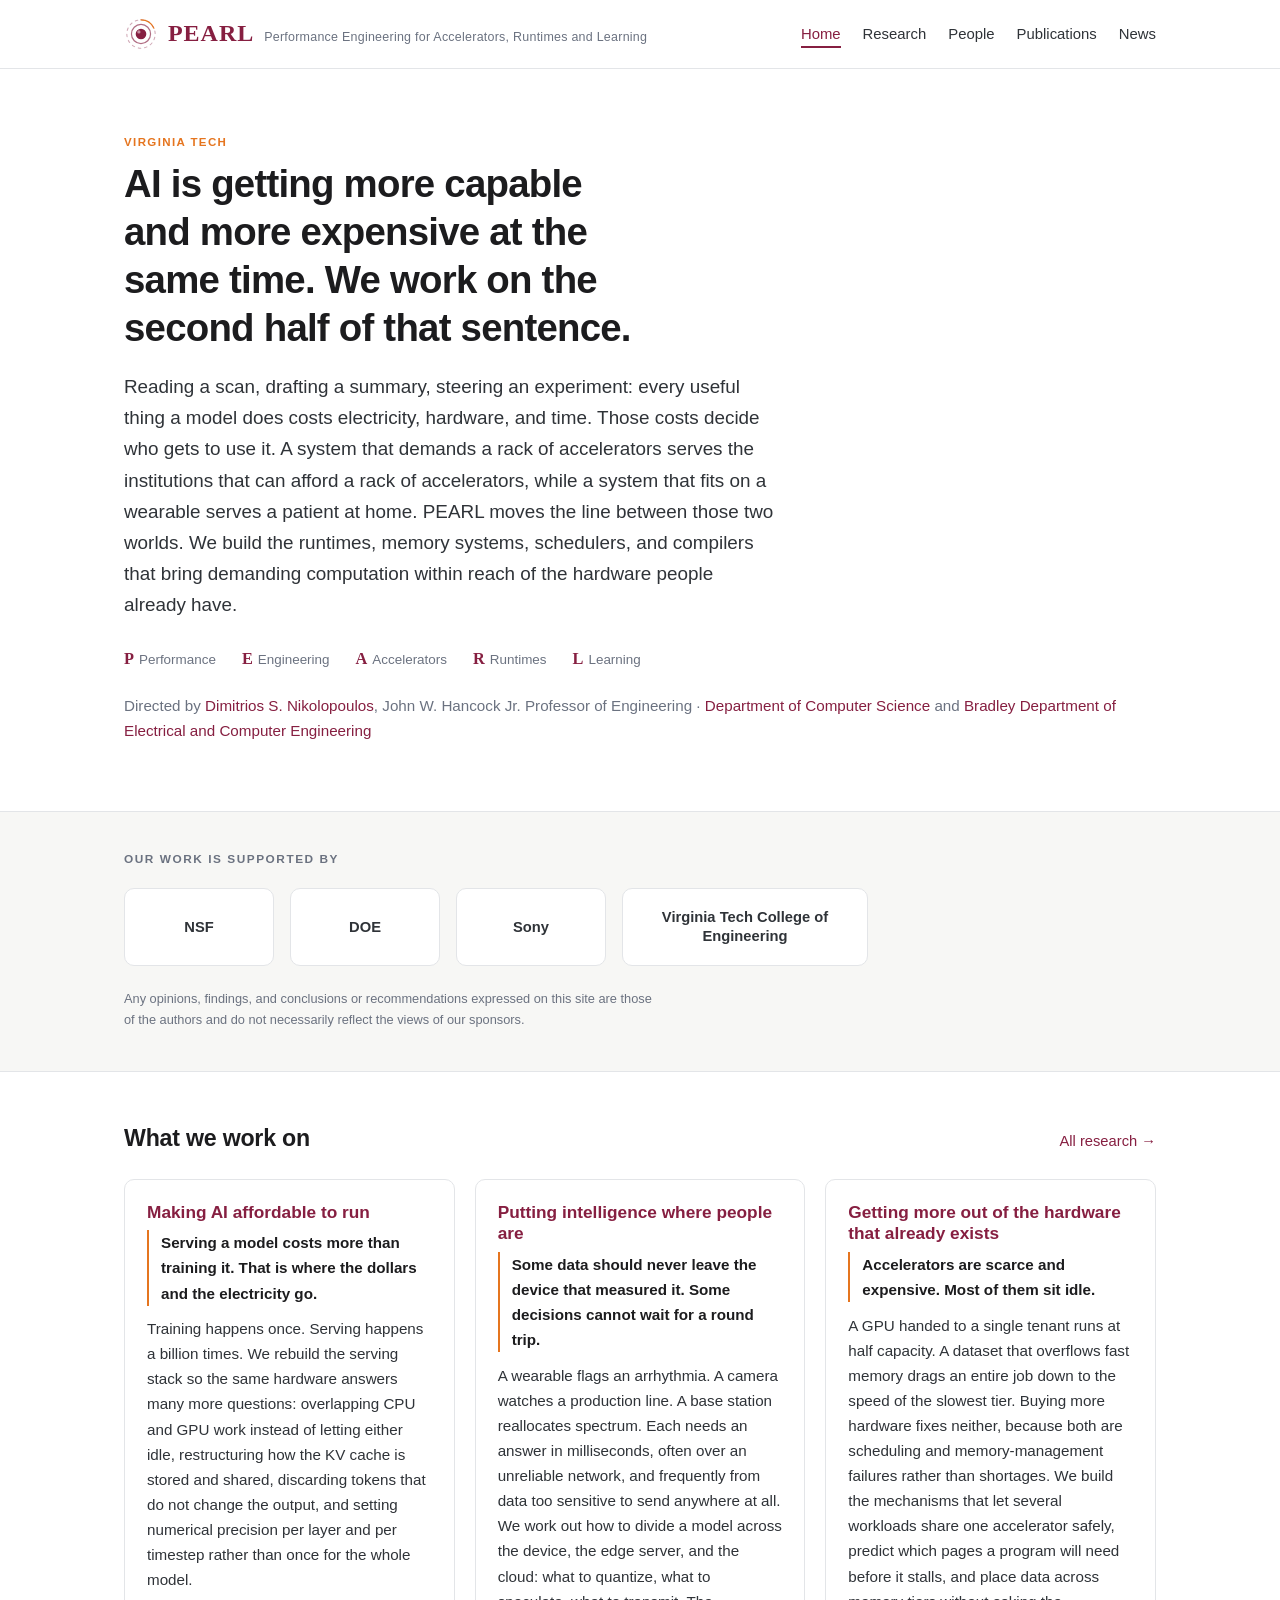
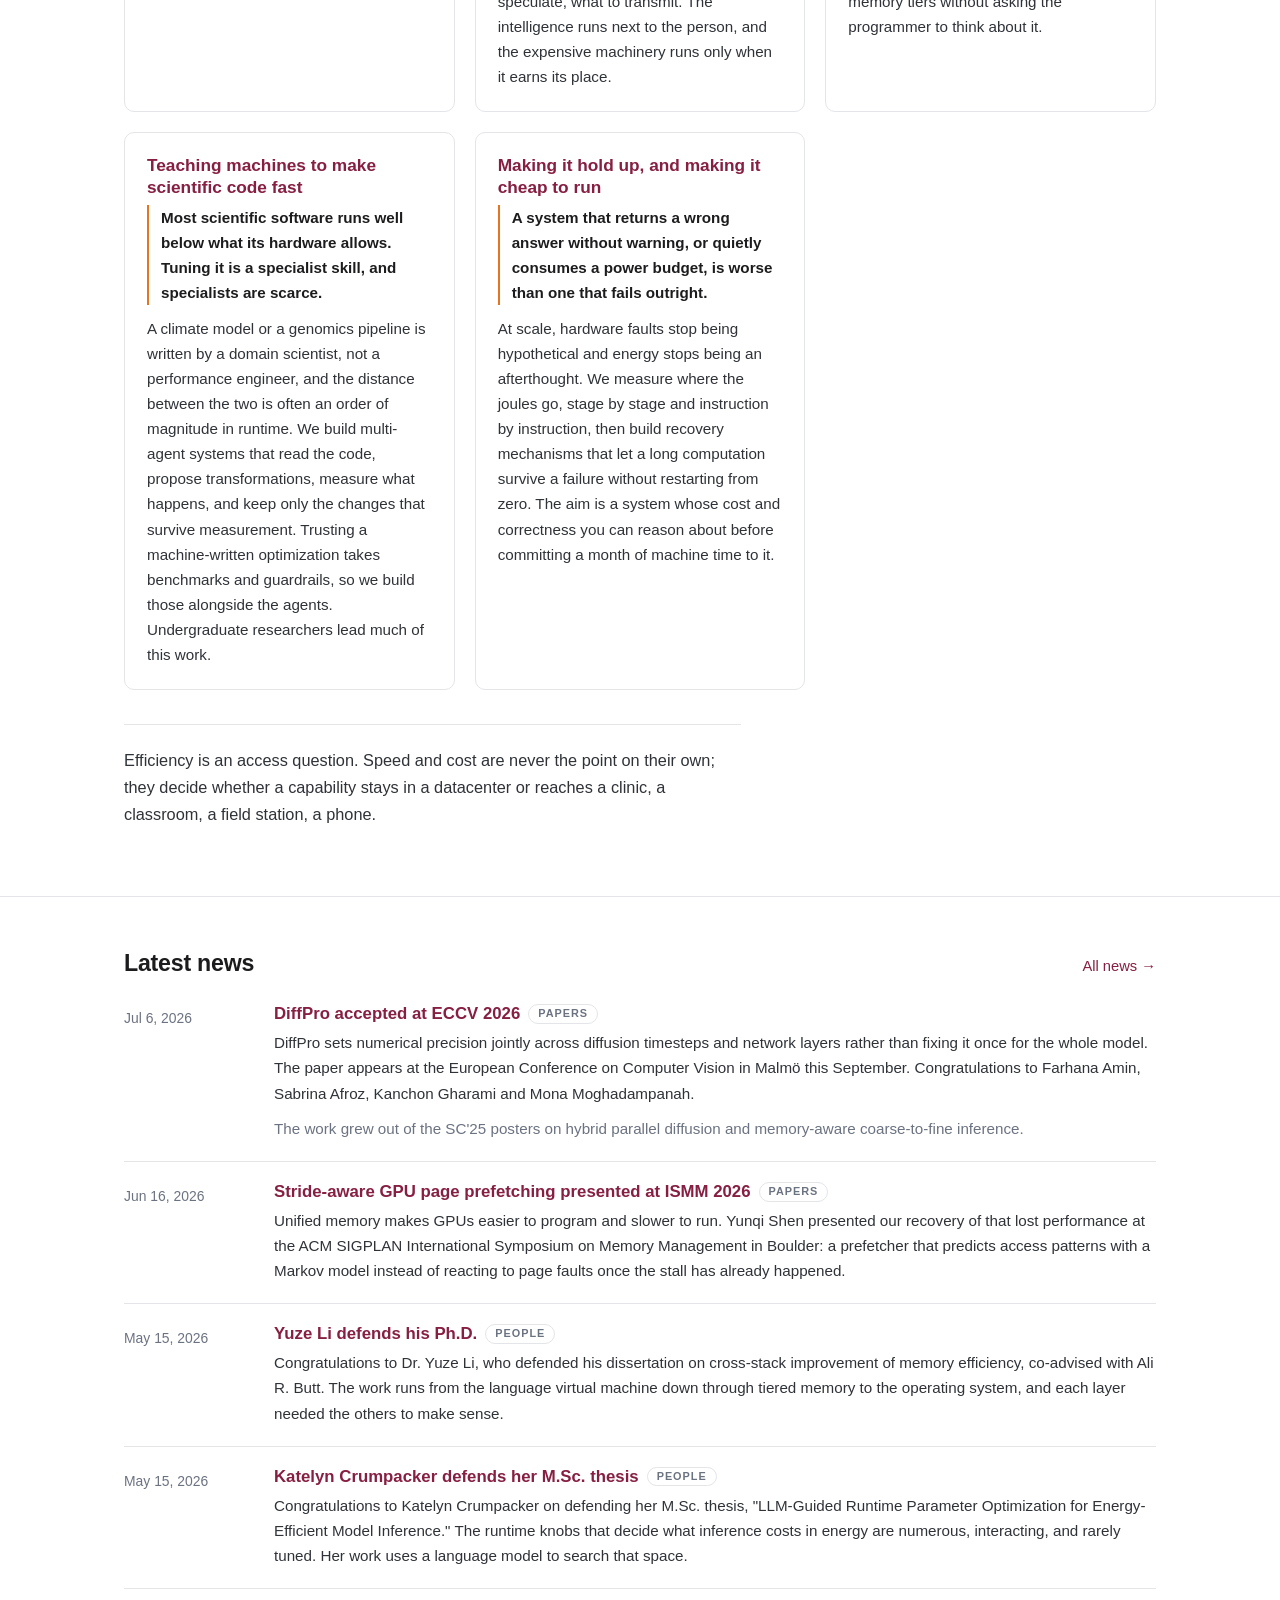
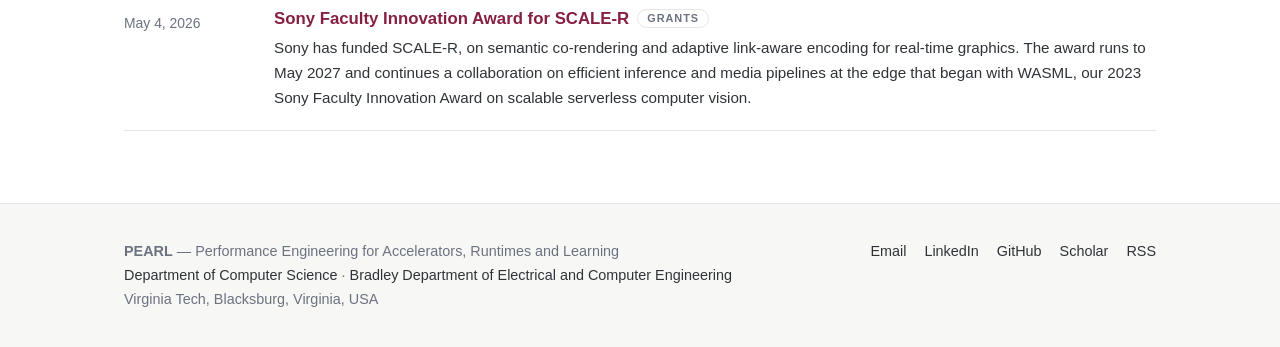
==== index.html @ 8db014ba "Initial PEARL Lab site" ====
<!DOCTYPE html>
<html lang="en">
<head>
<meta charset="utf-8">
<meta name="viewport" content="width=device-width, initial-scale=1">
<title>PEARL — Performance Engineering for Accelerators, Runtimes and Learning</title>
<meta name="description" content="PEARL at Virginia Tech builds systems software that makes demanding AI affordable, fast and reliable — from wearables to warehouse-scale machines.">
<link rel="icon" href="assets/logo.svg" type="image/svg+xml">
<link rel="alternate icon" href="assets/favicon.png">
<link rel="stylesheet" href="assets/style.css">
<link rel="alternate" type="application/rss+xml" title="PEARL Lab news" href="feed.xml">
<meta property="og:type" content="website">
<meta property="og:site_name" content="PEARL Lab">
<meta property="og:title" content="PEARL — Performance Engineering for Accelerators, Runtimes and Learning">
<meta property="og:description" content="PEARL at Virginia Tech builds systems software that makes demanding AI affordable, fast and reliable — from wearables to warehouse-scale machines.">
<meta property="og:url" content="https://pearl-lab-vt.github.io/index.html">
<meta name="twitter:card" content="summary">
</head>
<body>
<a class="skip" href="#main">Skip to content</a>
<header class="site" id="site-header"></header>
<main id="main">
<section class="hero" id="hero"></section>
<section class="sponsors" id="sponsors"></section>
<section id="thrusts"></section>
<section id="latest"></section>
</main>
<footer class="site" id="site-footer"></footer>
<script src="assets/app.js"></script>
<script>boot("index.html");</script>
</body>
</html>
---- assets/style.css ----
/* PEARL Lab — single stylesheet. Edit colors in :root and everything follows. */

:root {
  --maroon: #861f41;
  --maroon-dark: #5f1530;
  --orange: #e5751f;
  --ink: #1c1c1e;
  --body: #2f3338;
  --muted: #6b7280;
  --line: #e3e5e8;
  --bg: #ffffff;
  --bg-alt: #f7f7f5;
  --max: 1080px;
  --radius: 10px;
  --logo-ink: #861f41;
  --logo-accent: #e5751f;
  --sans: "Inter", -apple-system, BlinkMacSystemFont, "Segoe UI", Helvetica, Arial, sans-serif;
  --serif: "Iowan Old Style", "Palatino Linotype", Palatino, Georgia, serif;
}

@media (prefers-color-scheme: dark) {
  :root {
    --ink: #f2f2f2;
    --body: #d6d8dc;
    --muted: #9aa1ab;
    --line: #2e3236;
    --bg: #131517;
    --bg-alt: #1a1d20;
    --logo-ink: #d4708f;
    --logo-accent: #f0913f;
    --maroon: #d4708f;
    --maroon-dark: #e8a3b8;
    --orange: #f0913f;
  }
}

* { box-sizing: border-box; }

html { -webkit-text-size-adjust: 100%; }

body {
  margin: 0;
  font-family: var(--sans);
  font-size: 17px;
  line-height: 1.65;
  color: var(--body);
  background: var(--bg);
  -webkit-font-smoothing: antialiased;
}

.wrap { max-width: var(--max); margin: 0 auto; padding: 0 24px; }

a { color: var(--maroon); text-decoration: none; }
a:hover { text-decoration: underline; }

h1, h2, h3, h4 { color: var(--ink); line-height: 1.25; font-weight: 650; margin: 0 0 .5em; }
h1 { font-size: 2.1rem; letter-spacing: -0.02em; }
h2 { font-size: 1.45rem; letter-spacing: -0.01em; }
h3 { font-size: 1.08rem; }
p { margin: 0 0 1em; }

/* ---------- header ---------- */
header.site {
  border-bottom: 1px solid var(--line);
  background: var(--bg);
  position: sticky;
  top: 0;
  z-index: 50;
}
header.site .wrap {
  display: flex;
  align-items: center;
  justify-content: space-between;
  gap: 16px;
  min-height: 68px;
  flex-wrap: wrap;
}
.brand { display: flex; align-items: center; gap: 10px; text-decoration: none; }
.brand:hover { text-decoration: none; }
.brand .logo { display: block; line-height: 0; flex: 0 0 auto; }
.brand .logo svg { width: 34px; height: 34px; display: block; }
.brand .mark, .brand .sub { align-self: baseline; }
.brand .mark {
  font-family: var(--serif);
  font-size: 1.5rem;
  font-weight: 700;
  letter-spacing: 0.04em;
  color: var(--maroon);
}
.brand .sub { font-size: .78rem; color: var(--muted); letter-spacing: .02em; }
@media (max-width: 980px) { .brand .sub { display: none; } }

/* acronym expansion strip */
.acronym { display: flex; flex-wrap: wrap; gap: 8px 26px; margin-top: 26px; }
.acronym div { font-size: .84rem; color: var(--muted); }
.acronym b { color: var(--maroon); font-family: var(--serif); font-size: 1.02rem;
  font-weight: 700; margin-right: 5px; }
nav.site a {
  color: var(--body);
  font-size: .93rem;
  margin-left: 22px;
  padding: 4px 0;
  border-bottom: 2px solid transparent;
}
nav.site a:hover { text-decoration: none; border-bottom-color: var(--line); }
nav.site a[aria-current="page"] { color: var(--maroon); border-bottom-color: var(--maroon); }
nav.site a:first-child { margin-left: 0; }

@media (max-width: 640px) {
  header.site .wrap { min-height: 0; padding-top: 14px; padding-bottom: 10px; }
  nav.site { width: 100%; display: flex; flex-wrap: wrap; gap: 0 18px; }
  nav.site a { margin-left: 0; }
}

/* ---------- hero ---------- */
.hero { padding: 64px 0 52px; border-bottom: 1px solid var(--line); }
.hero h1 { font-size: 2.4rem; max-width: 27ch; text-wrap: balance; }
.hero .lede { font-size: 1.18rem; max-width: 62ch; color: var(--body); }
.hero .meta { color: var(--muted); font-size: .95rem; margin-top: 20px; }
@media (max-width: 640px) { .hero { padding: 40px 0 32px; } .hero h1 { font-size: 1.9rem; } }

/* ---------- sections ---------- */
section { padding: 52px 0; border-bottom: 1px solid var(--line); }
section:last-of-type { border-bottom: 0; }
.section-head {
  display: flex; align-items: baseline; justify-content: space-between;
  gap: 16px; margin-bottom: 26px; flex-wrap: wrap;
}
.section-head h2 { margin: 0; }
.section-head a { font-size: .92rem; }

.eyebrow {
  text-transform: uppercase;
  letter-spacing: .12em;
  font-size: .72rem;
  font-weight: 700;
  color: var(--orange);
  margin-bottom: 8px;
}

/* ---------- cards ---------- */
.grid { display: grid; gap: 20px; }
.grid.two { grid-template-columns: repeat(auto-fit, minmax(300px, 1fr)); }
.grid.three { grid-template-columns: repeat(auto-fit, minmax(300px, 1fr)); }

.card {
  border: 1px solid var(--line);
  border-radius: var(--radius);
  padding: 22px;
  background: var(--bg);
}
.card h3 { margin-bottom: .4em; }
.card p { margin-bottom: 0; font-size: .95rem; color: var(--body); }
.card ul { margin: 12px 0 0; padding-left: 18px; font-size: .9rem; color: var(--muted); }
.card ul li { margin-bottom: 5px; }

/* the "why this matters" line */
.stake {
  font-size: .95rem !important;
  color: var(--ink) !important;
  font-weight: 550;
  margin-bottom: .7em !important;
  padding-left: 12px;
  border-left: 2px solid var(--orange);
}
.stake.big { font-size: 1.12rem !important; max-width: 62ch; padding-left: 16px; }

.closing {
  margin-top: 34px;
  max-width: 68ch;
  font-size: 1.02rem;
  color: var(--body);
  border-top: 1px solid var(--line);
  padding-top: 22px;
}

/* ---------- news ---------- */
.news-list { list-style: none; margin: 0; padding: 0; }
.news-list > li {
  padding: 20px 0;
  border-bottom: 1px solid var(--line);
  display: grid;
  grid-template-columns: 130px 1fr;
  gap: 20px;
}
.news-list > li:first-child { padding-top: 0; }
.news-date { color: var(--muted); font-size: .87rem; font-variant-numeric: tabular-nums; padding-top: 3px; }
.news-body h3 { margin-bottom: .3em; font-size: 1.05rem; }
.news-body p { margin: 0; font-size: .95rem; }
.news-body .extra { margin-top: .7em; font-size: .93rem; color: var(--muted); }
.news-body .extra a { color: var(--maroon); }
@media (max-width: 640px) {
  .news-list > li { grid-template-columns: 1fr; gap: 6px; }
}

.tag {
  display: inline-block;
  font-size: .68rem;
  text-transform: uppercase;
  letter-spacing: .09em;
  font-weight: 700;
  color: var(--muted);
  border: 1px solid var(--line);
  border-radius: 999px;
  padding: 2px 9px;
  margin-left: 8px;
  vertical-align: 2px;
}

.linkrow { margin-top: .6em; font-size: .9rem; display: flex; flex-wrap: wrap; gap: 14px; }

/* ---------- people ---------- */
.people { display: grid; gap: 16px; grid-template-columns: repeat(auto-fill, minmax(268px, 1fr)); }
.person {
  border: 1px solid var(--line);
  border-radius: var(--radius);
  padding: 16px 18px;
  display: flex;
  gap: 14px;
  align-items: flex-start;
}
.avatar {
  flex: 0 0 42px;
  width: 42px; height: 42px;
  border-radius: 50%;
  background: var(--bg-alt);
  border: 1px solid var(--line);
  color: var(--maroon);
  display: grid; place-items: center;
  font-weight: 700; font-size: .82rem;
  letter-spacing: .02em;
}
.person .name { font-weight: 650; color: var(--ink); font-size: .98rem; }
.person .role { font-size: .85rem; color: var(--muted); }
.person .topic { font-size: .85rem; margin-top: 5px; }
.person .note { font-size: .8rem; color: var(--muted); margin-top: 3px; font-style: italic; }

.alumni-list { columns: 2; column-gap: 36px; font-size: .93rem; list-style: none; padding: 0; margin: 0; }
.alumni-list li { break-inside: avoid; padding: 5px 0; border-bottom: 1px solid var(--line); }
.alumni-list .yr { color: var(--muted); font-variant-numeric: tabular-nums; }
.alumni-list .th { display: block; font-size: .84rem; color: var(--muted); }
@media (max-width: 700px) { .alumni-list { columns: 1; } }

/* ---------- publications ---------- */
.pub-year { margin: 32px 0 14px; font-size: 1.15rem; color: var(--maroon); }
.pub { padding: 14px 0; border-bottom: 1px solid var(--line); }
.pub .t { font-weight: 600; color: var(--ink); }
.pub .a { font-size: .9rem; color: var(--body); }
.pub .v { font-size: .88rem; color: var(--muted); font-style: italic; }

.filters { display: flex; flex-wrap: wrap; gap: 8px; margin-bottom: 8px; }
.filters button {
  font: inherit; font-size: .85rem;
  padding: 5px 13px;
  border: 1px solid var(--line);
  background: var(--bg);
  color: var(--body);
  border-radius: 999px;
  cursor: pointer;
}
.filters button[aria-pressed="true"] { background: var(--maroon); border-color: var(--maroon); color: #fff; }

/* ---------- callout ---------- */
.callout {
  background: var(--bg-alt);
  border: 1px solid var(--line);
  border-left: 3px solid var(--orange);
  border-radius: var(--radius);
  padding: 18px 22px;
  font-size: .95rem;
}
.callout p:last-child { margin-bottom: 0; }

/* ---------- footer ---------- */
footer.site {
  border-top: 1px solid var(--line);
  background: var(--bg-alt);
  padding: 36px 0;
  font-size: .9rem;
  color: var(--muted);
  margin-top: 20px;
}
footer.site .cols { display: flex; justify-content: space-between; gap: 24px; flex-wrap: wrap; }
footer.site a { color: var(--body); }
footer.site .links { display: flex; gap: 18px; flex-wrap: wrap; }

.skip {
  position: absolute; left: -9999px;
}
.skip:focus {
  left: 12px; top: 12px; background: var(--bg); padding: 10px 16px;
  border: 2px solid var(--maroon); border-radius: 6px; z-index: 100;
}

/* ---------- article (news permalink pages) ---------- */
.article { padding: 52px 0; max-width: 68ch; }
.article .kicker { color: var(--muted); font-size: .9rem; margin-bottom: 10px; }
.article h1 { font-size: 2rem; }
.article img { max-width: 100%; border-radius: var(--radius); }

/* ---------- sponsors ---------- */
.sponsors { background: var(--bg-alt); padding: 40px 0; }
.sponsor-head {
  font-size: .74rem;
  text-transform: uppercase;
  letter-spacing: .13em;
  color: var(--muted);
  font-weight: 700;
  margin-bottom: 22px;
}
.sponsor-row {
  list-style: none; margin: 0; padding: 0;
  display: flex; flex-wrap: wrap; align-items: stretch; gap: 16px;
}
.sponsor-row > li { flex: 0 1 auto; }

/* White plate: brand policies forbid recolouring, and every one of these marks
   is drawn for a light background. The plate keeps them legible in dark mode. */
.sponsor {
  display: flex; align-items: center; justify-content: center;
  background: #fff;
  border: 1px solid var(--line);
  border-radius: var(--radius);
  padding: 16px 22px;
  min-height: 78px;
  min-width: 150px;
  text-decoration: none;
}
.sponsor:hover { text-decoration: none; border-color: var(--muted); }
.sponsor img { max-height: 46px; max-width: 220px; width: auto; height: auto; display: block; }
.sponsor .sponsor-name { display: none; }
.sponsor.nologo .sponsor-name {
  display: block;
  font-size: .92rem;
  font-weight: 600;
  color: #2f3338;
  text-align: center;
  line-height: 1.3;
  max-width: 200px;
}
.sponsor-note {
  margin: 22px 0 0;
  font-size: .8rem;
  color: var(--muted);
  max-width: 76ch;
}
@media (max-width: 640px) {
  .sponsor { min-width: 0; flex: 1 1 130px; padding: 14px; }
  .sponsor img { max-height: 36px; }
}
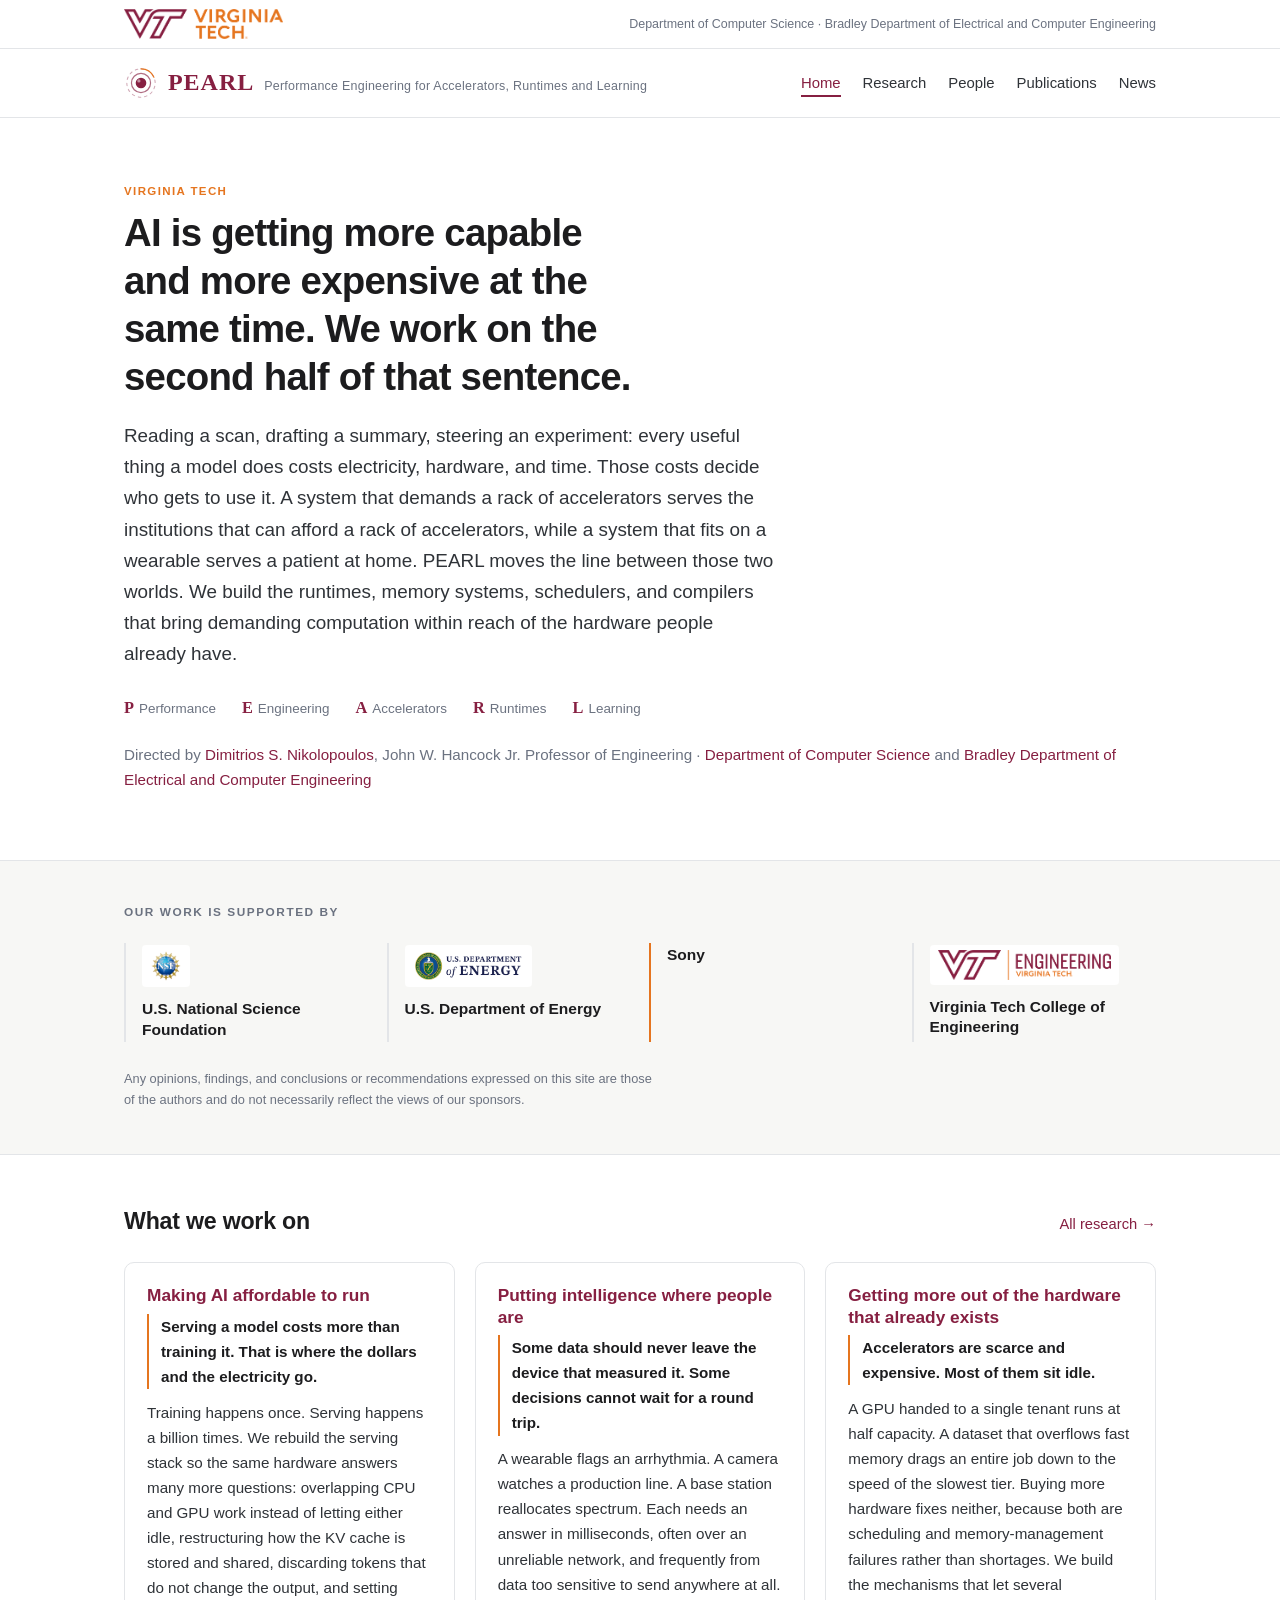
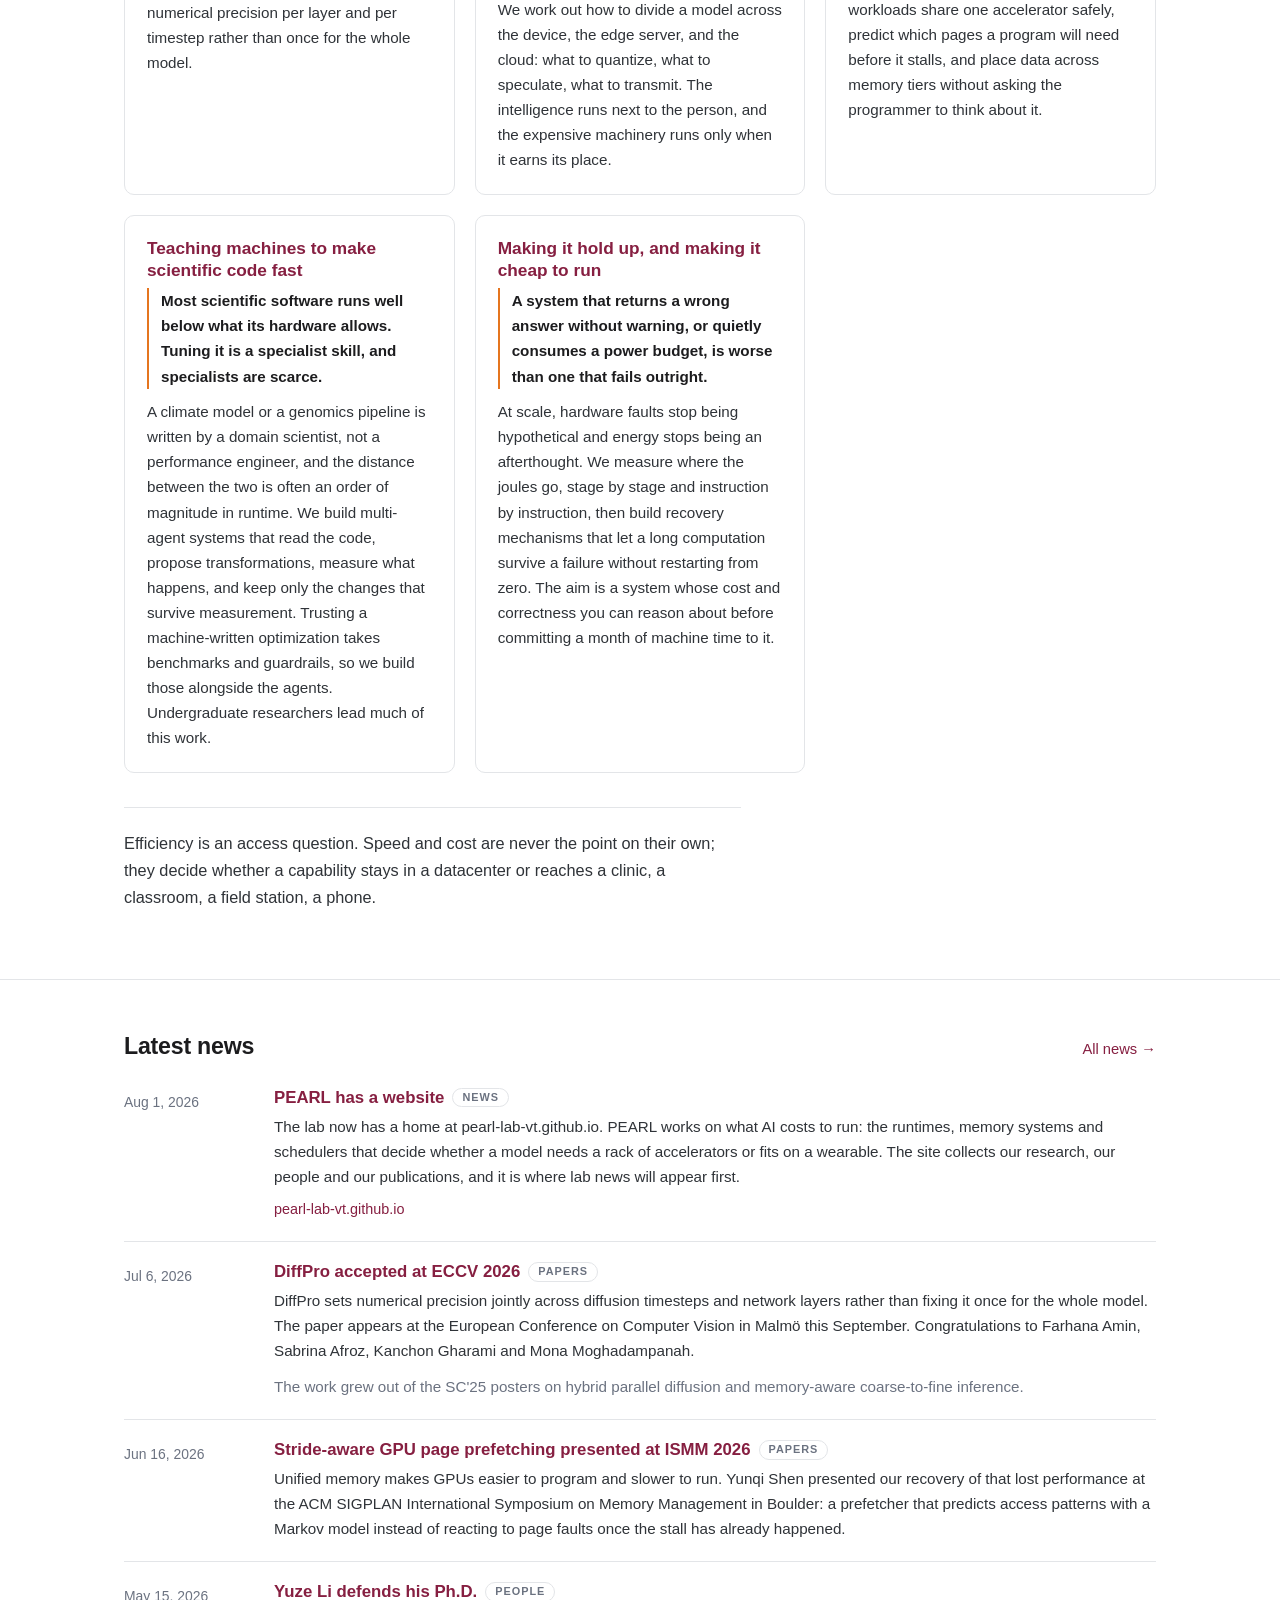
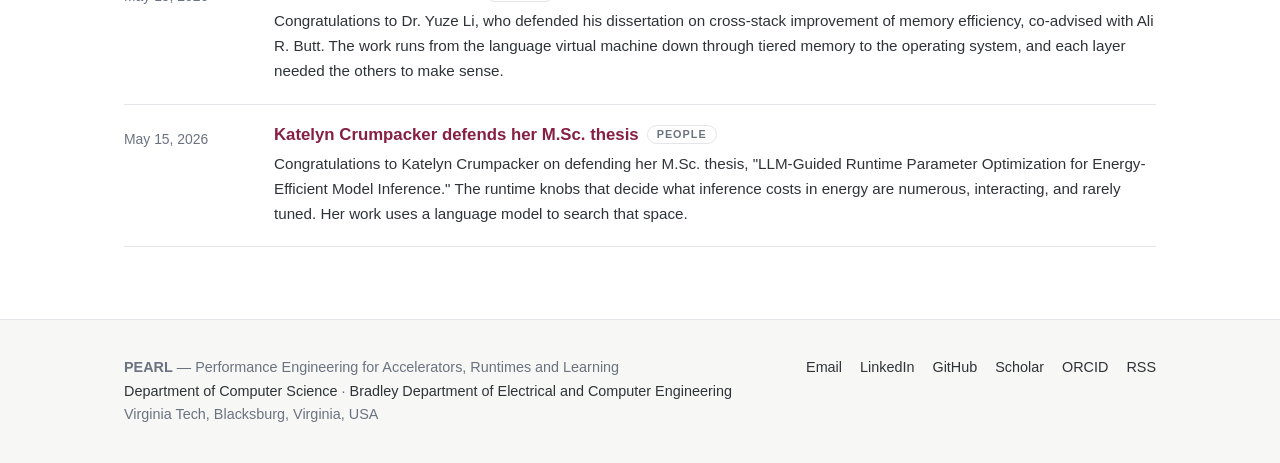
==== commit 7f81f6e9: "Add: Transformer inference on RISC-V, accepted at ICECS 2026" ====
--- a/index.html
+++ b/index.html
@@ -18,6 +18,7 @@
 </head>
 <body>
 <a class="skip" href="#main">Skip to content</a>
+<div class="institution" id="institution"></div>
 <header class="site" id="site-header"></header>
 <main id="main">
 <section class="hero" id="hero"></section>
--- a/assets/style.css
+++ b/assets/style.css
@@ -298,53 +298,68 @@
 .article h1 { font-size: 2rem; }
 .article img { max-width: 100%; border-radius: var(--radius); }
 
-/* ---------- sponsors ---------- */
-.sponsors { background: var(--bg-alt); padding: 40px 0; }
+/* ---------- sponsors / acknowledgement ---------- */
+.sponsors { background: var(--bg-alt); padding: 44px 0; }
 .sponsor-head {
   font-size: .74rem;
   text-transform: uppercase;
   letter-spacing: .13em;
   color: var(--muted);
   font-weight: 700;
-  margin-bottom: 22px;
+  margin-bottom: 24px;
 }
 .sponsor-row {
   list-style: none; margin: 0; padding: 0;
-  display: flex; flex-wrap: wrap; align-items: stretch; gap: 16px;
-}
-.sponsor-row > li { flex: 0 1 auto; }
-
-/* White plate: brand policies forbid recolouring, and every one of these marks
-   is drawn for a light background. The plate keeps them legible in dark mode. */
+  display: grid; gap: 18px;
+  grid-template-columns: repeat(auto-fit, minmax(230px, 1fr));
+}
 .sponsor {
-  display: flex; align-items: center; justify-content: center;
+  display: flex; flex-direction: column; align-items: flex-start; gap: 4px;
+  border-left: 2px solid var(--line);
+  padding: 2px 0 2px 16px;
+}
+/* Official marks go on a white plate: they are drawn for light backgrounds and
+   brand rules forbid recolouring them for dark mode. */
+.sponsor img {
+  max-height: 42px; max-width: 190px; width: auto; height: auto;
+  display: block; margin-bottom: 8px;
+  background: #fff; border-radius: 4px; padding: 5px 8px;
+}
+.sponsor.nologo { border-left-color: var(--orange); }
+.sponsor-name {
+  font-weight: 650; font-size: .97rem; color: var(--ink);
+  text-decoration: none; line-height: 1.3;
+}
+.sponsor-name:hover { color: var(--maroon); text-decoration: underline; }
+.sponsor-detail { font-size: .82rem; color: var(--muted); line-height: 1.45; }
+.sponsor-note {
+  margin: 26px 0 0; font-size: .8rem; color: var(--muted); max-width: 76ch;
+}
+@media (max-width: 640px) {
+  .sponsor-row { grid-template-columns: 1fr; gap: 14px; }
+}
+
+/* ---------- institutional band ---------- */
+.institution {
   background: #fff;
-  border: 1px solid var(--line);
-  border-radius: var(--radius);
-  padding: 16px 22px;
-  min-height: 78px;
-  min-width: 150px;
-  text-decoration: none;
-}
-.sponsor:hover { text-decoration: none; border-color: var(--muted); }
-.sponsor img { max-height: 46px; max-width: 220px; width: auto; height: auto; display: block; }
-.sponsor .sponsor-name { display: none; }
-.sponsor.nologo .sponsor-name {
-  display: block;
-  font-size: .92rem;
-  font-weight: 600;
-  color: #2f3338;
-  text-align: center;
-  line-height: 1.3;
-  max-width: 200px;
-}
-.sponsor-note {
-  margin: 22px 0 0;
-  font-size: .8rem;
-  color: var(--muted);
-  max-width: 76ch;
-}
-@media (max-width: 640px) {
-  .sponsor { min-width: 0; flex: 1 1 130px; padding: 14px; }
-  .sponsor img { max-height: 36px; }
-}
+  border-bottom: 1px solid var(--line);
+  padding: 9px 0;
+}
+.institution .wrap {
+  display: flex; align-items: center; justify-content: space-between;
+  gap: 16px; flex-wrap: wrap;
+}
+.inst { display: flex; align-items: center; gap: 10px; text-decoration: none; }
+.inst:hover { text-decoration: none; }
+.inst img { max-height: 30px; width: auto; display: block; }
+/* The wordmark shows only when no official logo file is present. */
+.inst .inst-name {
+  display: none;
+  font-family: var(--serif); font-size: 1.05rem; font-weight: 700;
+  color: #861f41; letter-spacing: .01em;
+}
+.inst.nologo .inst-name, .inst:not(:has(img)) .inst-name { display: block; }
+.inst-depts { font-size: .78rem; color: #6b7280; }
+.inst-depts a { color: #6b7280; }
+.inst-depts a:hover { color: #861f41; }
+@media (max-width: 720px) { .inst-depts { display: none; } }
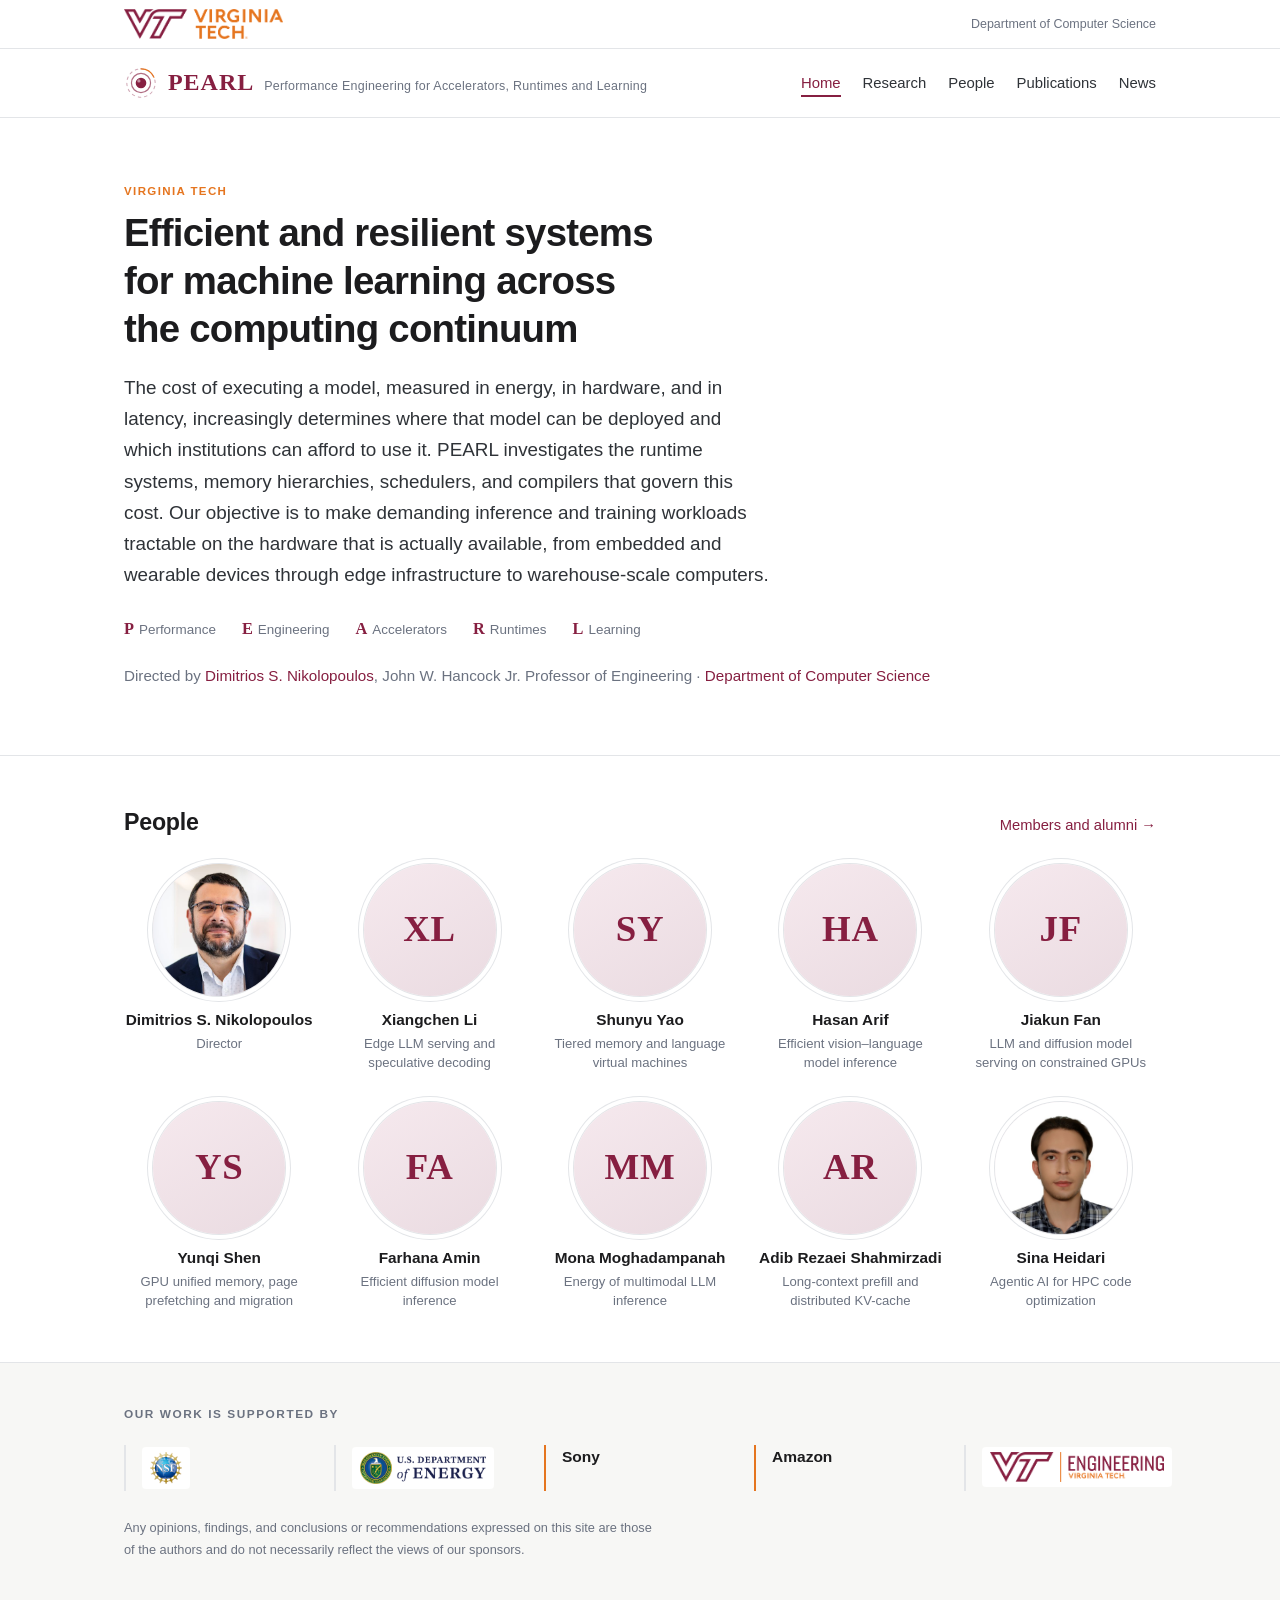
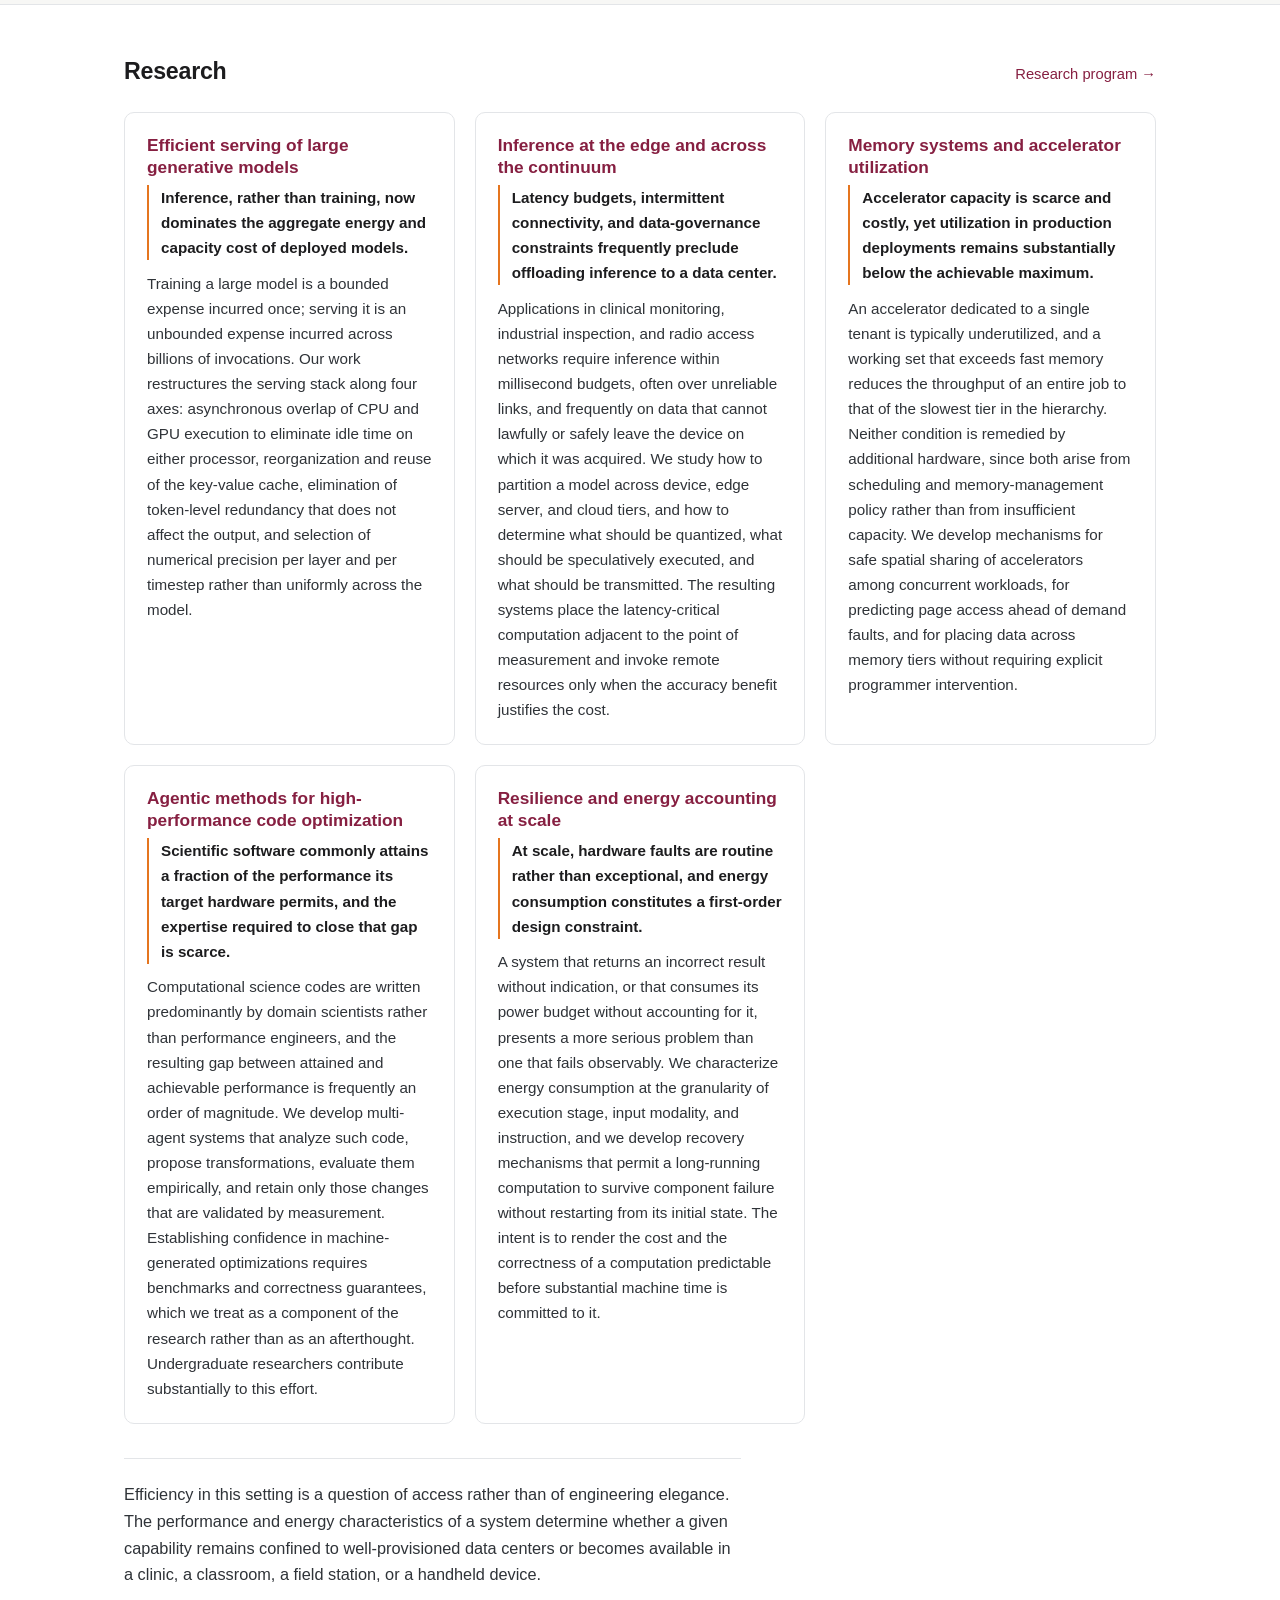
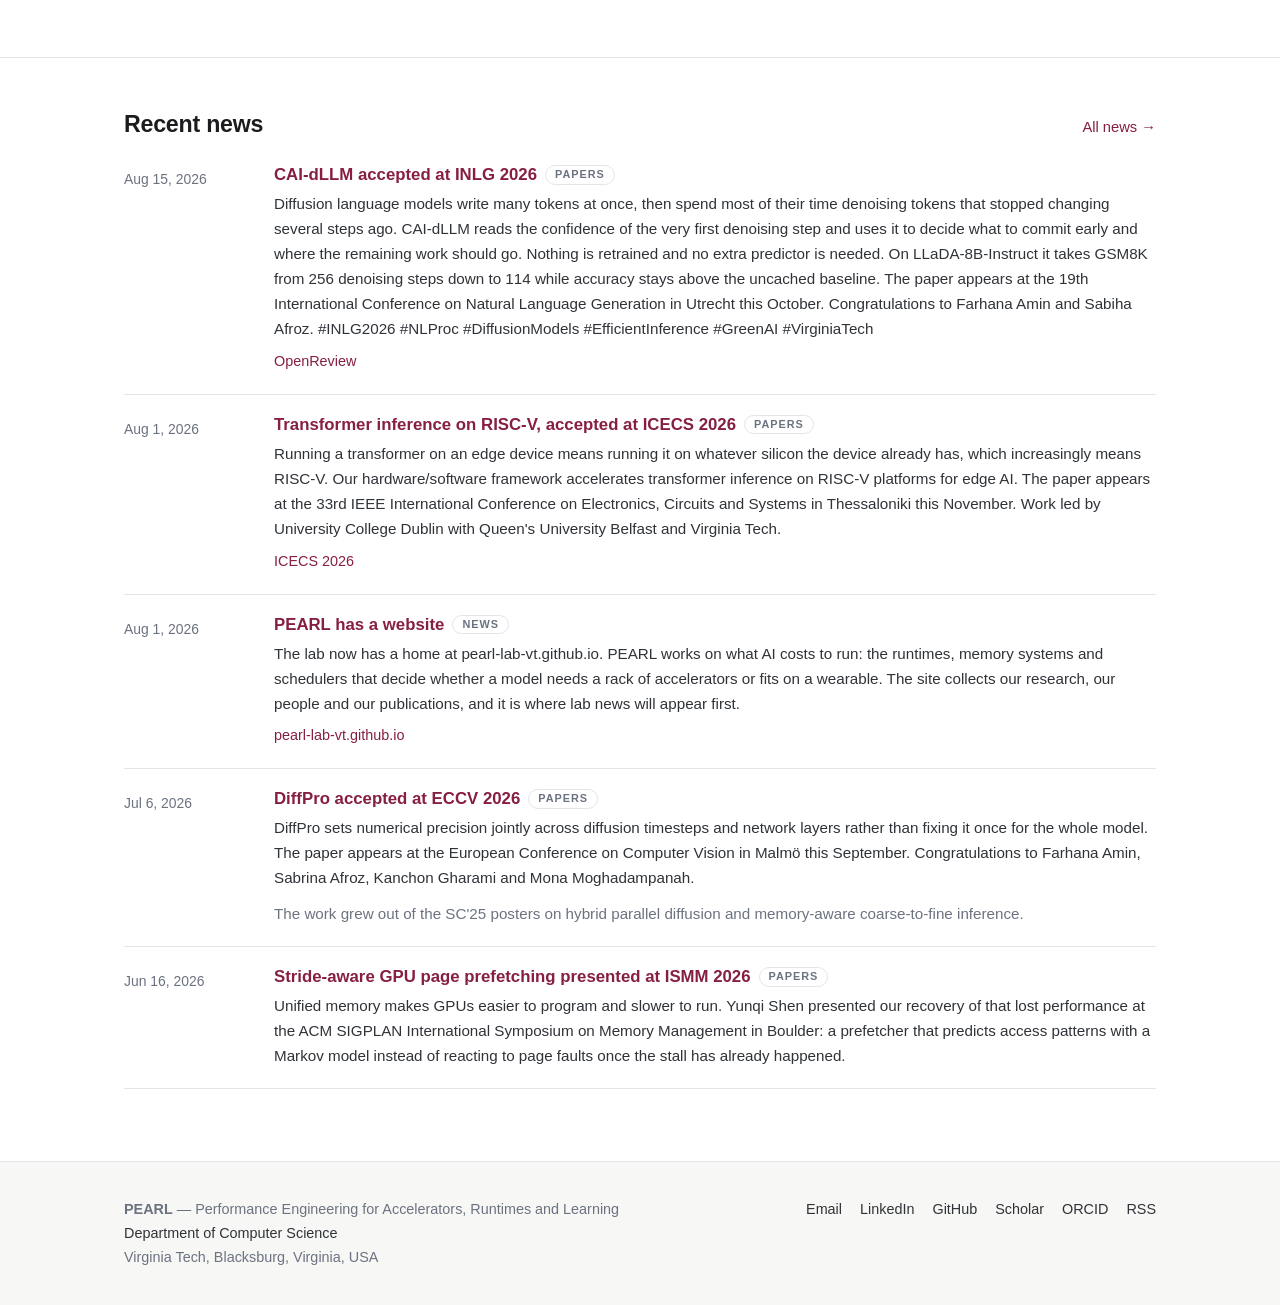
==== commit a3137ee6: "Add lab-member portraits to the home page The home page gains a People strip below the hero: the dir" ====
--- a/index.html
+++ b/index.html
@@ -22,6 +22,7 @@
 <header class="site" id="site-header"></header>
 <main id="main">
 <section class="hero" id="hero"></section>
+<section class="team-band" id="team"></section>
 <section class="sponsors" id="sponsors"></section>
 <section id="thrusts"></section>
 <section id="latest"></section>
--- a/assets/style.css
+++ b/assets/style.css
@@ -220,16 +220,27 @@
   align-items: flex-start;
 }
 .avatar {
-  flex: 0 0 42px;
-  width: 42px; height: 42px;
+  flex: 0 0 52px;
+  width: 52px; height: 52px;
   border-radius: 50%;
   background: var(--bg-alt);
   border: 1px solid var(--line);
   color: var(--maroon);
   display: grid; place-items: center;
-  font-weight: 700; font-size: .82rem;
+  font-weight: 700; font-size: .9rem;
   letter-spacing: .02em;
 }
+
+/* Shared by .avatar (people page) and .portrait (home page). The initials sit
+   underneath; a photo, when present, covers them. */
+.avatar, .portrait { position: relative; overflow: hidden; }
+.avatar img, .portrait img {
+  position: absolute; inset: 0;
+  width: 100%; height: 100%;
+  object-fit: cover; object-position: 50% 20%;
+}
+.has-photo .mono { visibility: hidden; }
+
 .person .name { font-weight: 650; color: var(--ink); font-size: .98rem; }
 .person .role { font-size: .85rem; color: var(--muted); }
 .person .topic { font-size: .85rem; margin-top: 5px; }
@@ -297,6 +308,50 @@
 .article .kicker { color: var(--muted); font-size: .9rem; margin-bottom: 10px; }
 .article h1 { font-size: 2rem; }
 .article img { max-width: 100%; border-radius: var(--radius); }
+
+/* ---------- home: people strip ---------- */
+.team {
+  list-style: none; margin: 8px 0 0; padding: 0;
+  display: grid; gap: 30px 20px;
+  grid-template-columns: repeat(5, minmax(0, 1fr));
+}
+.member {
+  display: flex; flex-direction: column; align-items: center;
+  text-align: center; text-decoration: none; color: inherit;
+}
+.member:hover { text-decoration: none; }
+.portrait {
+  width: 132px; height: 132px; border-radius: 50%;
+  margin-bottom: 14px;
+  background: linear-gradient(150deg, #f6e9ee, #eadbe1);
+  box-shadow: 0 0 0 1px var(--line), 0 0 0 5px var(--bg), 0 0 0 6px var(--line);
+  display: grid; place-items: center;
+  transition: box-shadow .18s ease, transform .18s ease;
+}
+.portrait .mono {
+  font-family: var(--serif); font-size: 2.3rem; font-weight: 600;
+  color: var(--maroon); letter-spacing: .02em;
+}
+a.member:hover .portrait {
+  transform: translateY(-2px);
+  box-shadow: 0 0 0 1px var(--line), 0 0 0 5px var(--bg), 0 0 0 7px var(--maroon);
+}
+.member-name { font-weight: 650; color: var(--ink); font-size: .96rem; line-height: 1.3; }
+a.member:hover .member-name { color: var(--maroon); }
+.member-line {
+  margin-top: 4px; font-size: .82rem; line-height: 1.45; color: var(--muted);
+  max-width: 24ch;
+  display: -webkit-box; -webkit-line-clamp: 2; -webkit-box-orient: vertical; overflow: hidden;
+}
+@media (prefers-color-scheme: dark) {
+  .portrait { background: linear-gradient(150deg, #2a1f24, #22191d); }
+}
+@media (max-width: 900px) { .team { grid-template-columns: repeat(3, minmax(0, 1fr)); } }
+@media (max-width: 560px) {
+  .team { grid-template-columns: repeat(2, minmax(0, 1fr)); gap: 26px 14px; }
+  .portrait { width: 112px; height: 112px; }
+  .portrait .mono { font-size: 1.95rem; }
+}
 
 /* ---------- sponsors / acknowledgement ---------- */
 .sponsors { background: var(--bg-alt); padding: 44px 0; }
@@ -311,7 +366,7 @@
 .sponsor-row {
   list-style: none; margin: 0; padding: 0;
   display: grid; gap: 18px;
-  grid-template-columns: repeat(auto-fit, minmax(230px, 1fr));
+  grid-template-columns: repeat(auto-fit, minmax(170px, 1fr));
 }
 .sponsor {
   display: flex; flex-direction: column; align-items: flex-start; gap: 4px;
@@ -319,18 +374,24 @@
   padding: 2px 0 2px 16px;
 }
 /* Official marks go on a white plate: they are drawn for light backgrounds and
-   brand rules forbid recolouring them for dark mode. */
+   brand rules forbid recoloring them for dark mode. */
 .sponsor img {
   max-height: 42px; max-width: 190px; width: auto; height: auto;
-  display: block; margin-bottom: 8px;
+  display: block;
   background: #fff; border-radius: 4px; padding: 5px 8px;
 }
+.sponsor-link { display: block; text-decoration: none; }
 .sponsor.nologo { border-left-color: var(--orange); }
+/* The mark carries the name, so type appears only where no logo is shown:
+   either we hold no permission for that mark, or the file failed to load and
+   the onerror handler removed it. */
 .sponsor-name {
+  display: none;
   font-weight: 650; font-size: .97rem; color: var(--ink);
   text-decoration: none; line-height: 1.3;
 }
-.sponsor-name:hover { color: var(--maroon); text-decoration: underline; }
+.sponsor.nologo .sponsor-name { display: block; }
+.sponsor-link:hover .sponsor-name { color: var(--maroon); text-decoration: underline; }
 .sponsor-detail { font-size: .82rem; color: var(--muted); line-height: 1.45; }
 .sponsor-note {
   margin: 26px 0 0; font-size: .8rem; color: var(--muted); max-width: 76ch;
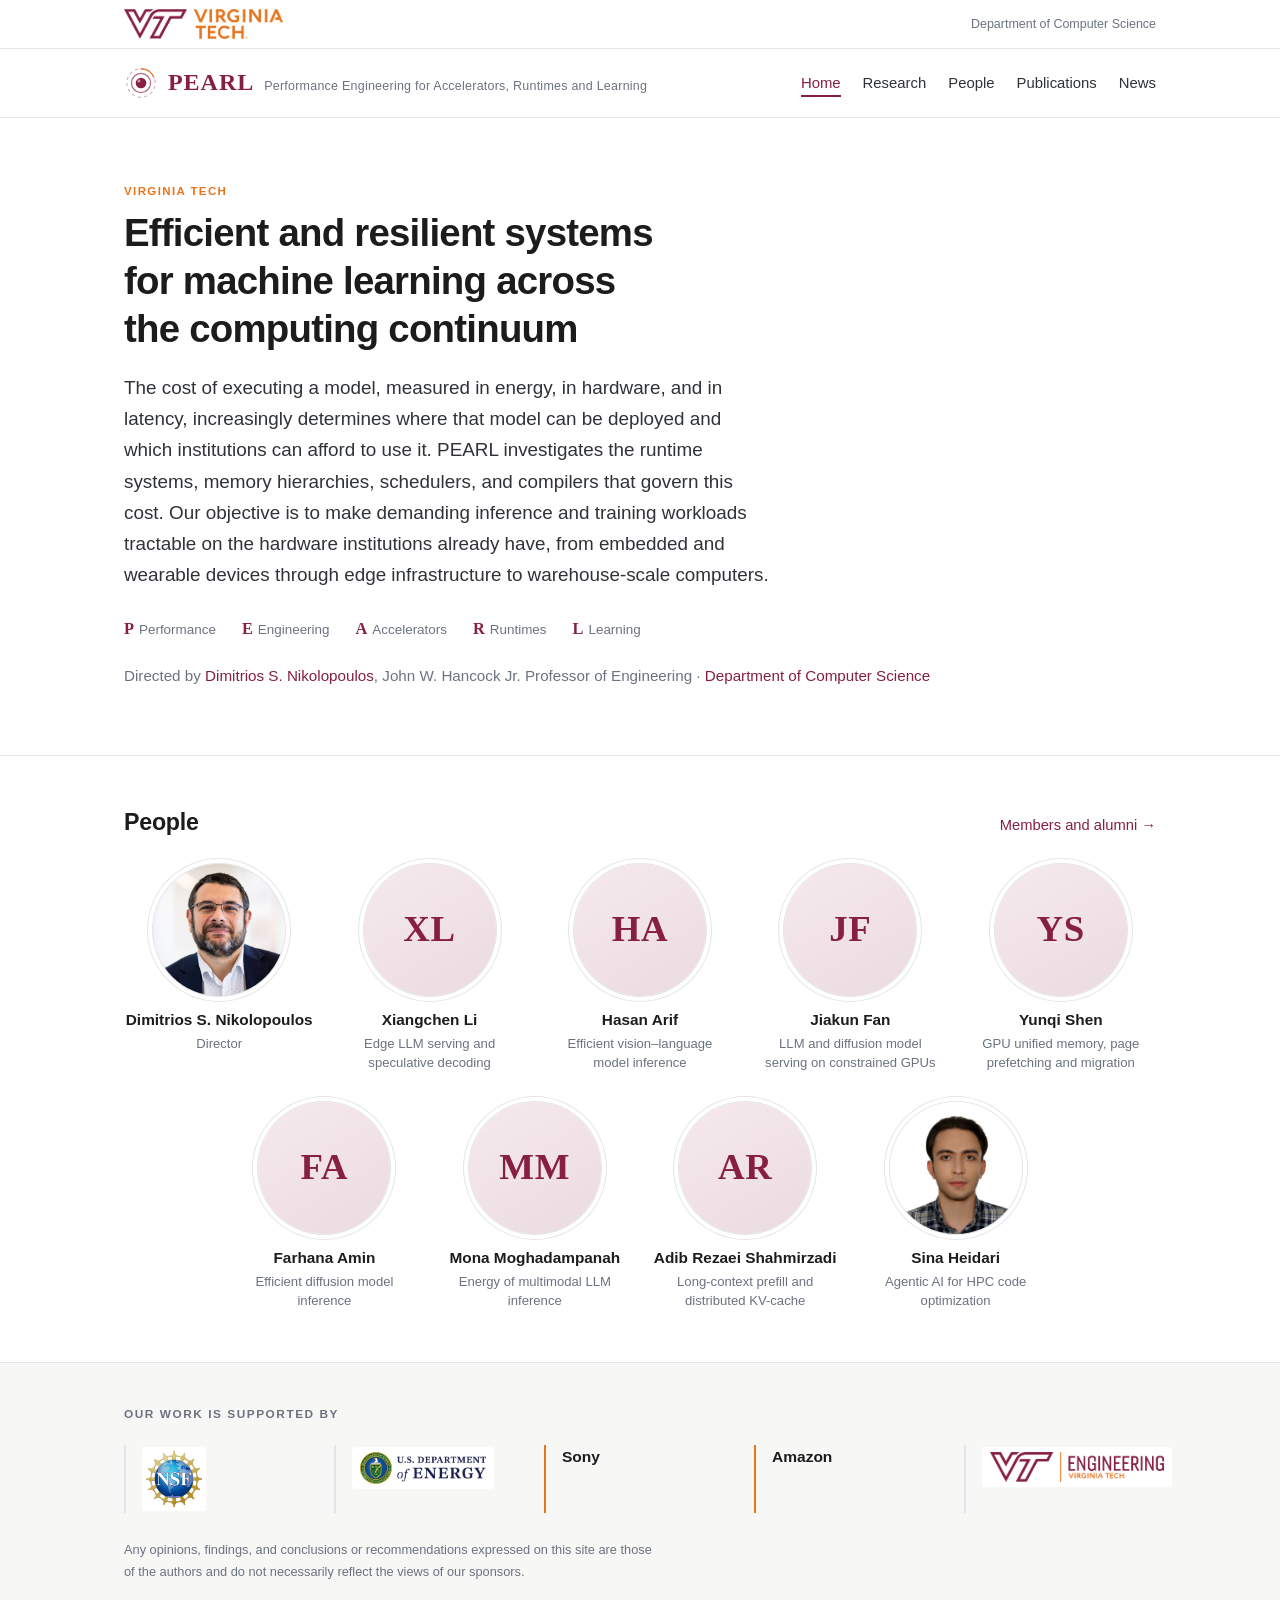
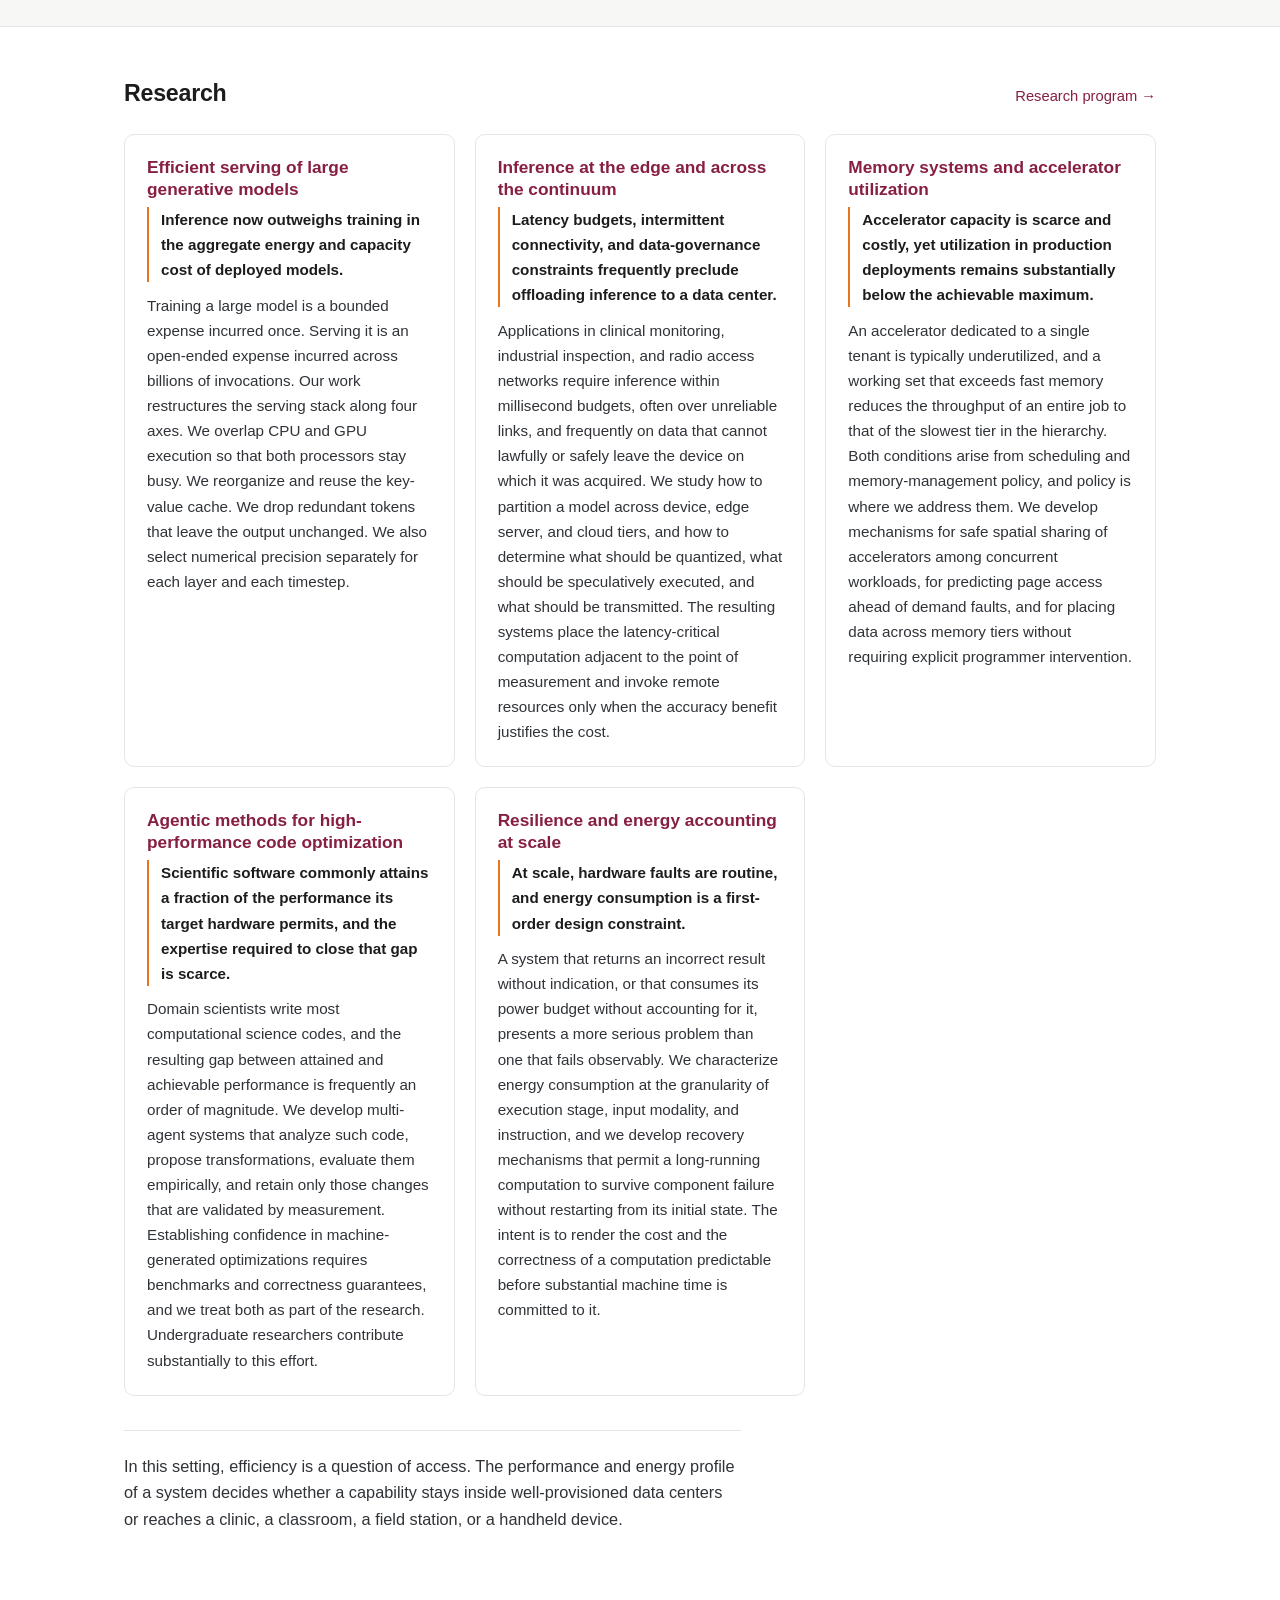
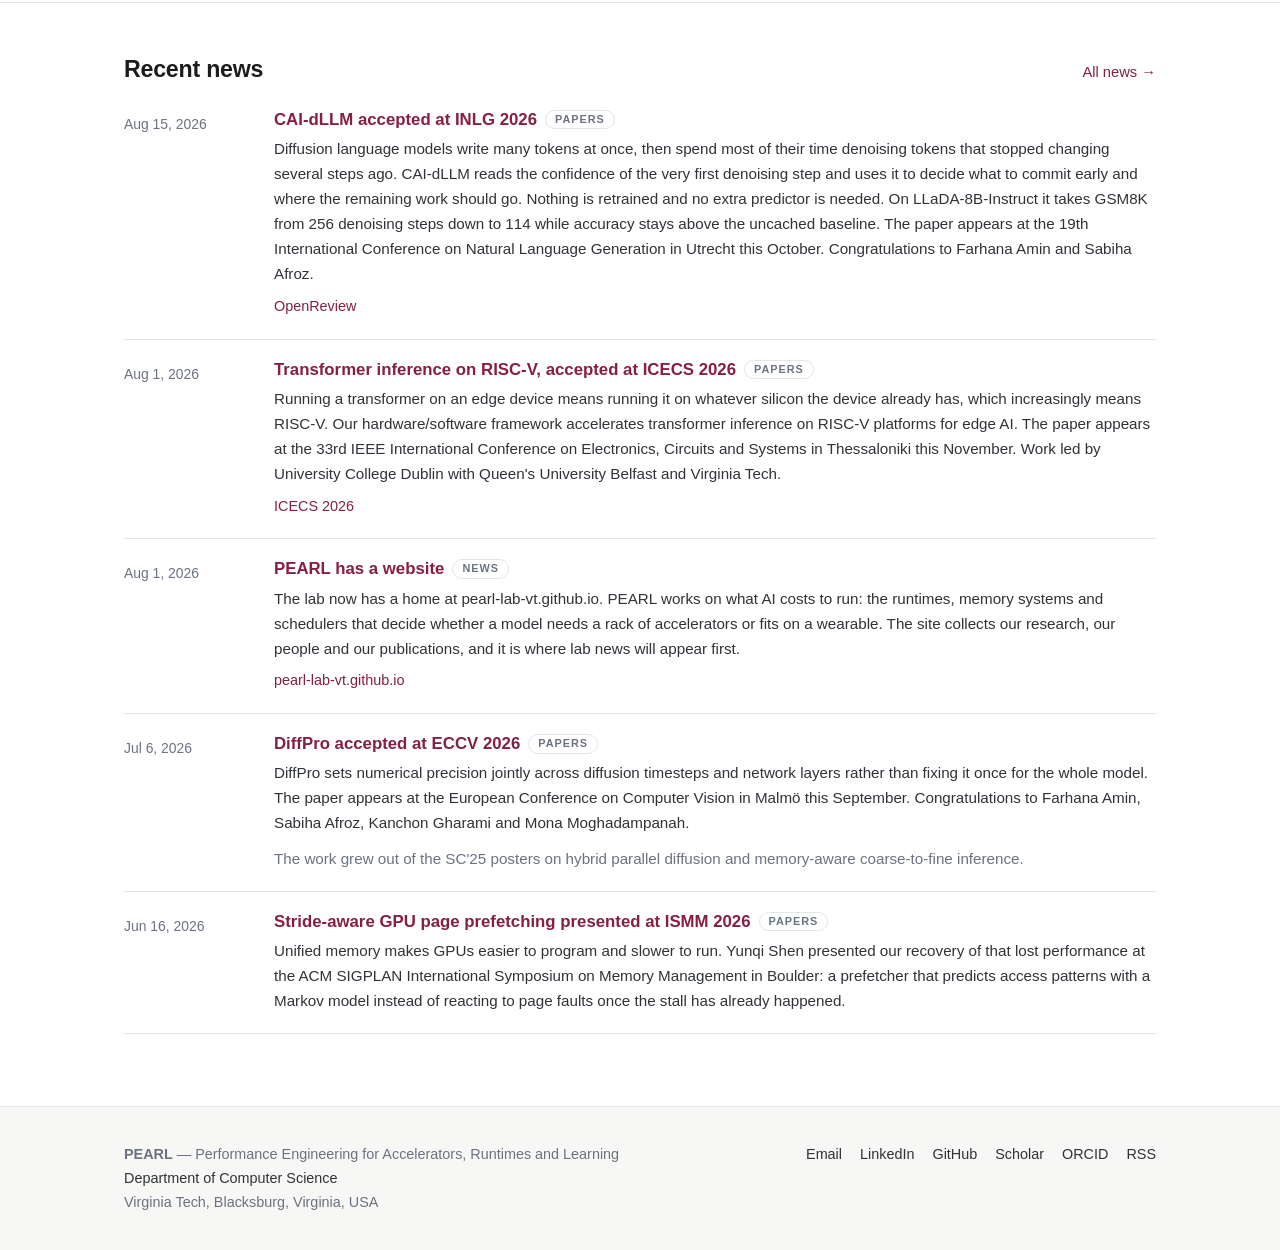
==== commit c5fc1b08: "Fix content, metadata and presentation issues - Correct Sabiha Afroz's name on DiffPro and its news " ====
--- a/index.html
+++ b/index.html
@@ -4,7 +4,7 @@
 <meta charset="utf-8">
 <meta name="viewport" content="width=device-width, initial-scale=1">
 <title>PEARL — Performance Engineering for Accelerators, Runtimes and Learning</title>
-<meta name="description" content="PEARL at Virginia Tech builds systems software that makes demanding AI affordable, fast and reliable — from wearables to warehouse-scale machines.">
+<meta name="description" content="PEARL at Virginia Tech builds systems software that makes demanding AI affordable, fast, and reliable, from wearables to warehouse-scale machines.">
 <link rel="icon" href="assets/logo.svg" type="image/svg+xml">
 <link rel="alternate icon" href="assets/favicon.png">
 <link rel="stylesheet" href="assets/style.css">
@@ -12,7 +12,7 @@
 <meta property="og:type" content="website">
 <meta property="og:site_name" content="PEARL Lab">
 <meta property="og:title" content="PEARL — Performance Engineering for Accelerators, Runtimes and Learning">
-<meta property="og:description" content="PEARL at Virginia Tech builds systems software that makes demanding AI affordable, fast and reliable — from wearables to warehouse-scale machines.">
+<meta property="og:description" content="PEARL at Virginia Tech builds systems software that makes demanding AI affordable, fast, and reliable, from wearables to warehouse-scale machines.">
 <meta property="og:url" content="https://pearl-lab-vt.github.io/index.html">
 <meta name="twitter:card" content="summary">
 </head>
--- a/assets/style.css
+++ b/assets/style.css
@@ -312,9 +312,11 @@
 /* ---------- home: people strip ---------- */
 .team {
   list-style: none; margin: 8px 0 0; padding: 0;
-  display: grid; gap: 30px 20px;
-  grid-template-columns: repeat(5, minmax(0, 1fr));
-}
+  display: flex; flex-wrap: wrap; justify-content: center;
+  gap: 30px 20px;
+}
+/* Fixed column widths with a centred last row, whatever the head count. */
+.team > li { flex: 0 0 calc((100% - 4 * 20px) / 5); min-width: 0; }
 .member {
   display: flex; flex-direction: column; align-items: center;
   text-align: center; text-decoration: none; color: inherit;
@@ -346,9 +348,10 @@
 @media (prefers-color-scheme: dark) {
   .portrait { background: linear-gradient(150deg, #2a1f24, #22191d); }
 }
-@media (max-width: 900px) { .team { grid-template-columns: repeat(3, minmax(0, 1fr)); } }
+@media (max-width: 900px) { .team > li { flex-basis: calc((100% - 2 * 20px) / 3); } }
 @media (max-width: 560px) {
-  .team { grid-template-columns: repeat(2, minmax(0, 1fr)); gap: 26px 14px; }
+  .team { gap: 26px 14px; }
+  .team > li { flex-basis: calc((100% - 14px) / 2); }
   .portrait { width: 112px; height: 112px; }
   .portrait .mono { font-size: 1.95rem; }
 }
@@ -380,6 +383,9 @@
   display: block;
   background: #fff; border-radius: 4px; padding: 5px 8px;
 }
+/* Square seals such as NSF's carry no wordmark, so at the strip's height they
+   read far smaller than the horizontal lockups. Give them more height. */
+.sponsor img.compact { max-height: 64px; padding: 4px; }
 .sponsor-link { display: block; text-decoration: none; }
 .sponsor.nologo { border-left-color: var(--orange); }
 /* The mark carries the name, so type appears only where no logo is shown:
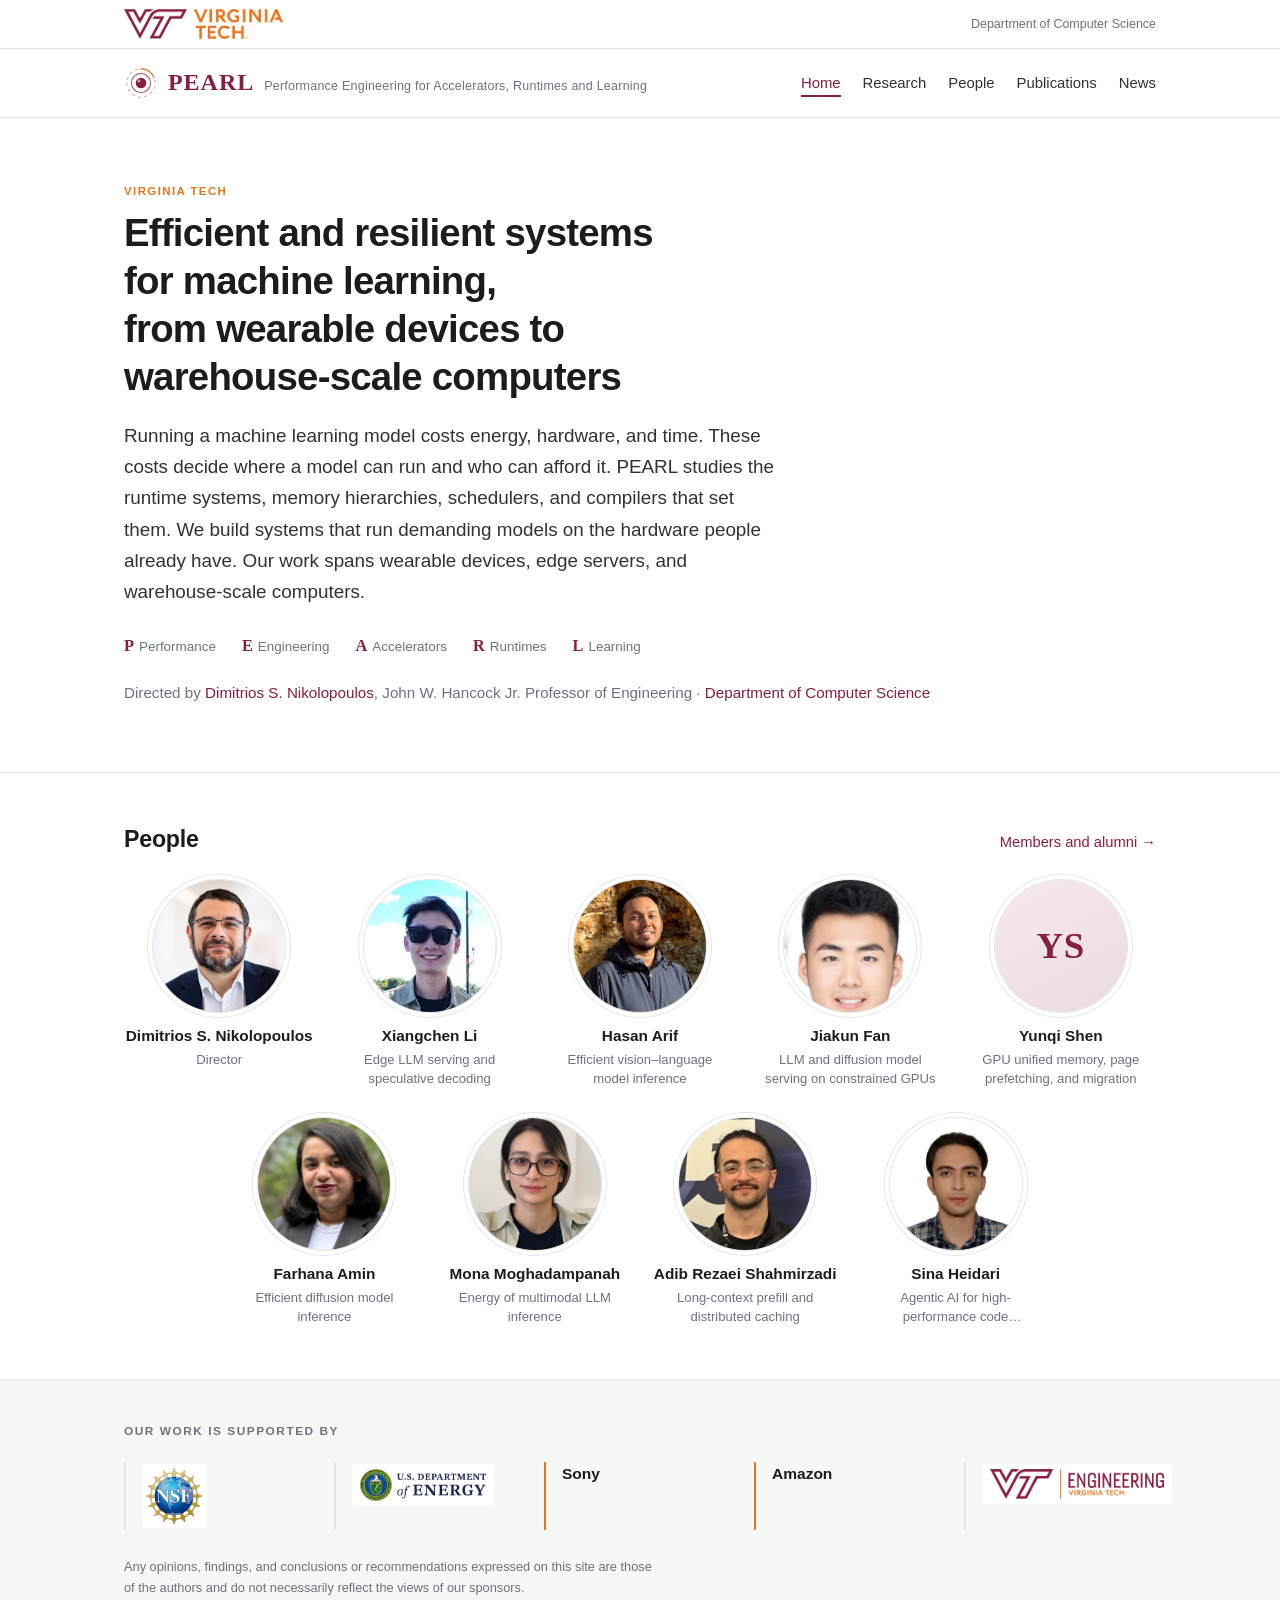
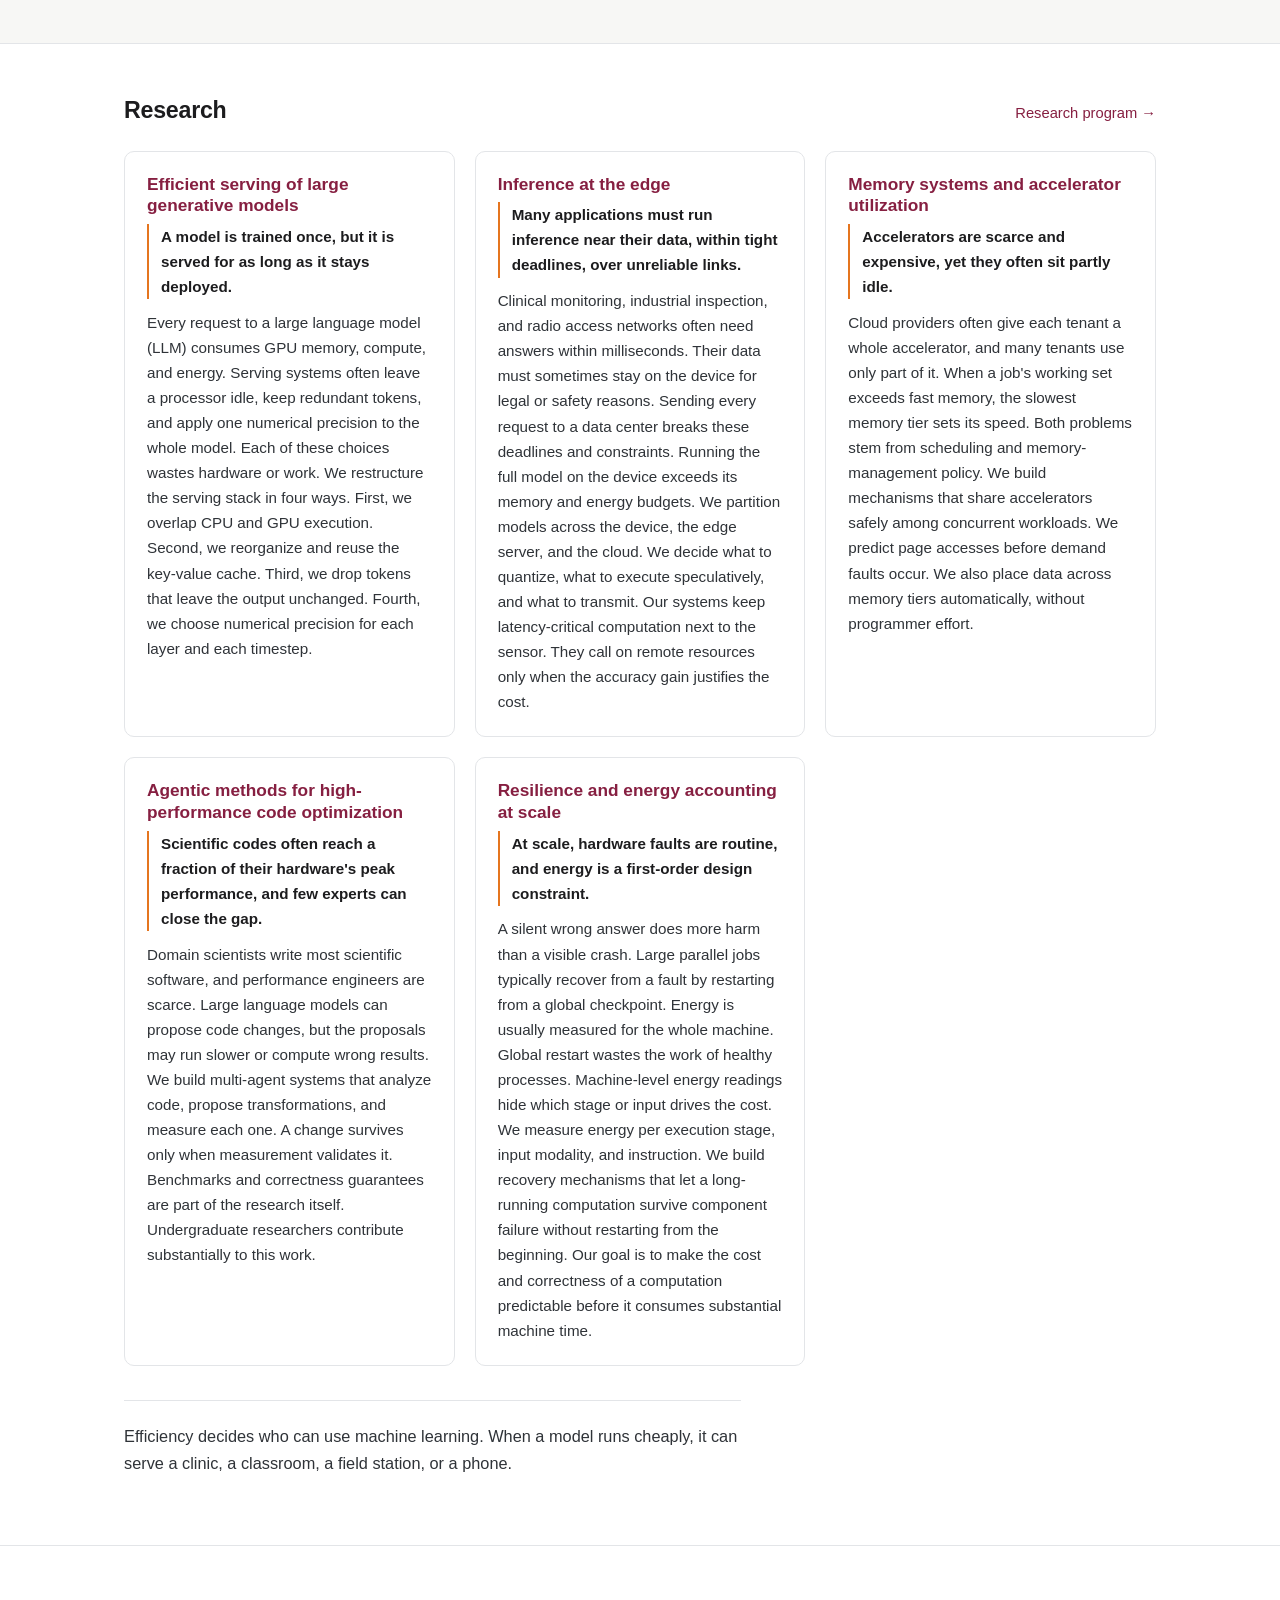
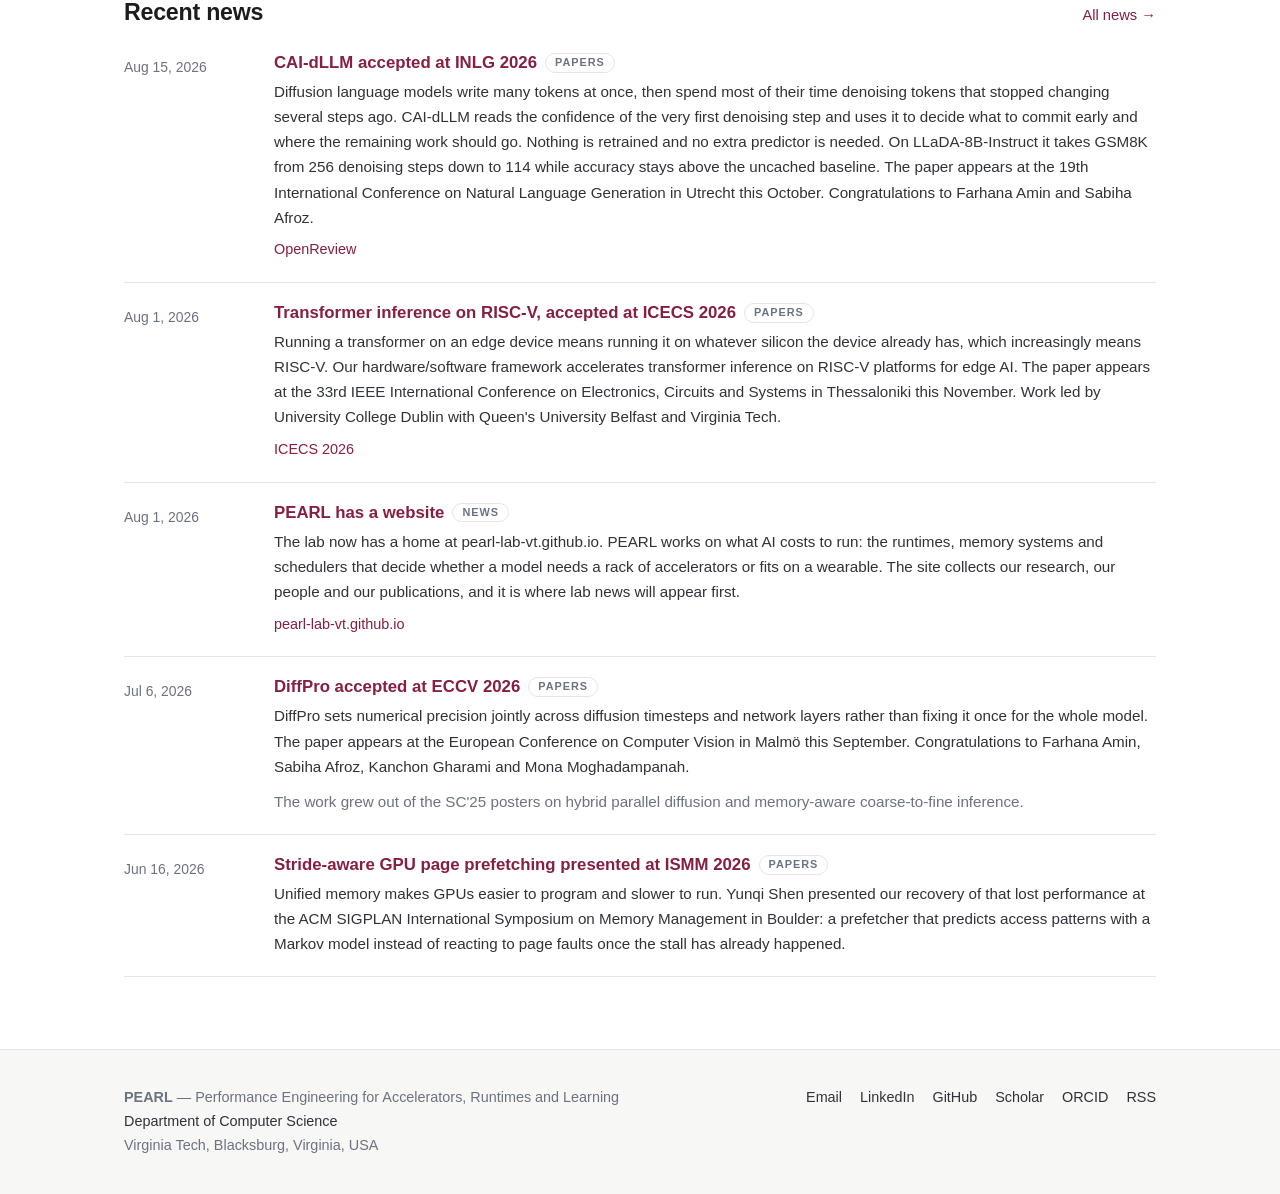
==== commit 47d46eb9: "Rewrite site prose for clarity and consistency Research text follows a problem, current practice, sh" ====
--- a/index.html
+++ b/index.html
@@ -4,7 +4,7 @@
 <meta charset="utf-8">
 <meta name="viewport" content="width=device-width, initial-scale=1">
 <title>PEARL — Performance Engineering for Accelerators, Runtimes and Learning</title>
-<meta name="description" content="PEARL at Virginia Tech builds systems software that makes demanding AI affordable, fast, and reliable, from wearables to warehouse-scale machines.">
+<meta name="description" content="PEARL at Virginia Tech builds systems software that makes machine learning affordable, fast, and reliable, from wearable devices to warehouse-scale computers.">
 <link rel="icon" href="assets/logo.svg" type="image/svg+xml">
 <link rel="alternate icon" href="assets/favicon.png">
 <link rel="stylesheet" href="assets/style.css">
@@ -12,7 +12,7 @@
 <meta property="og:type" content="website">
 <meta property="og:site_name" content="PEARL Lab">
 <meta property="og:title" content="PEARL — Performance Engineering for Accelerators, Runtimes and Learning">
-<meta property="og:description" content="PEARL at Virginia Tech builds systems software that makes demanding AI affordable, fast, and reliable, from wearables to warehouse-scale machines.">
+<meta property="og:description" content="PEARL at Virginia Tech builds systems software that makes machine learning affordable, fast, and reliable, from wearable devices to warehouse-scale computers.">
 <meta property="og:url" content="https://pearl-lab-vt.github.io/index.html">
 <meta name="twitter:card" content="summary">
 </head>
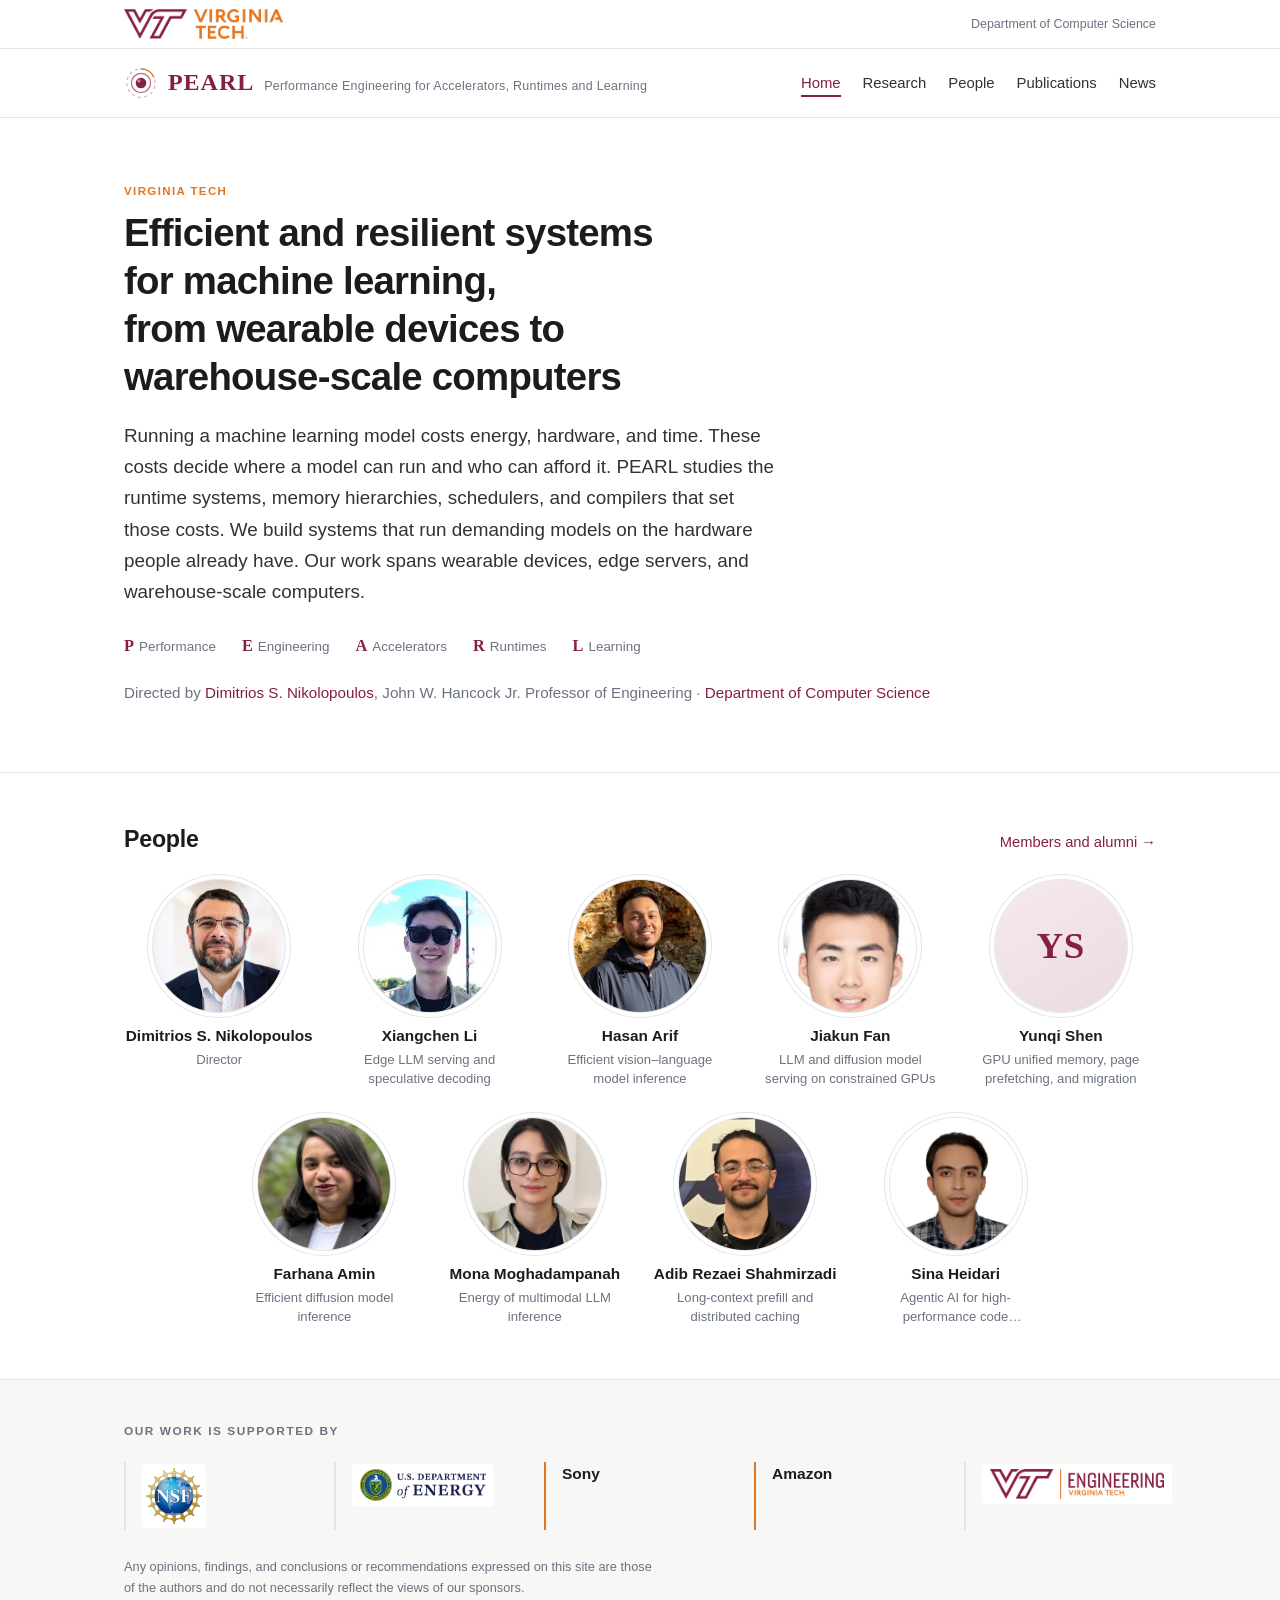
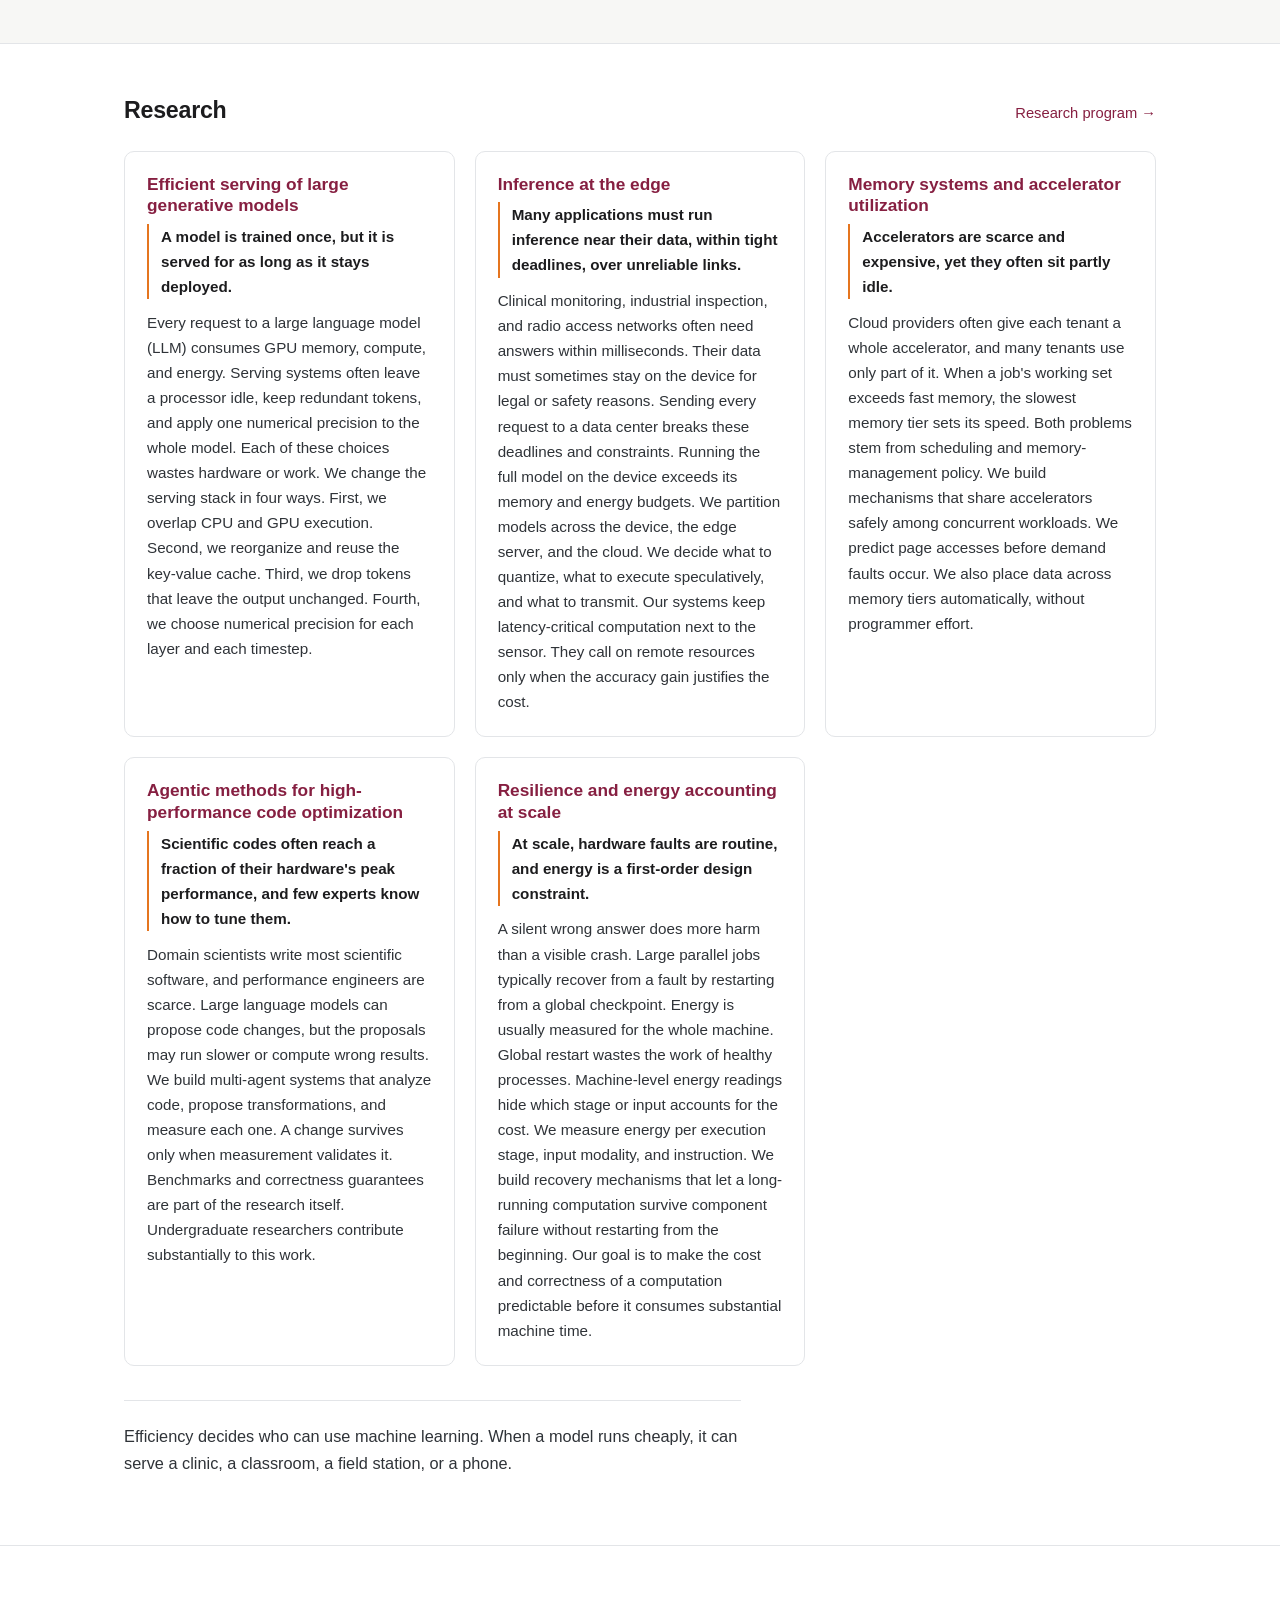
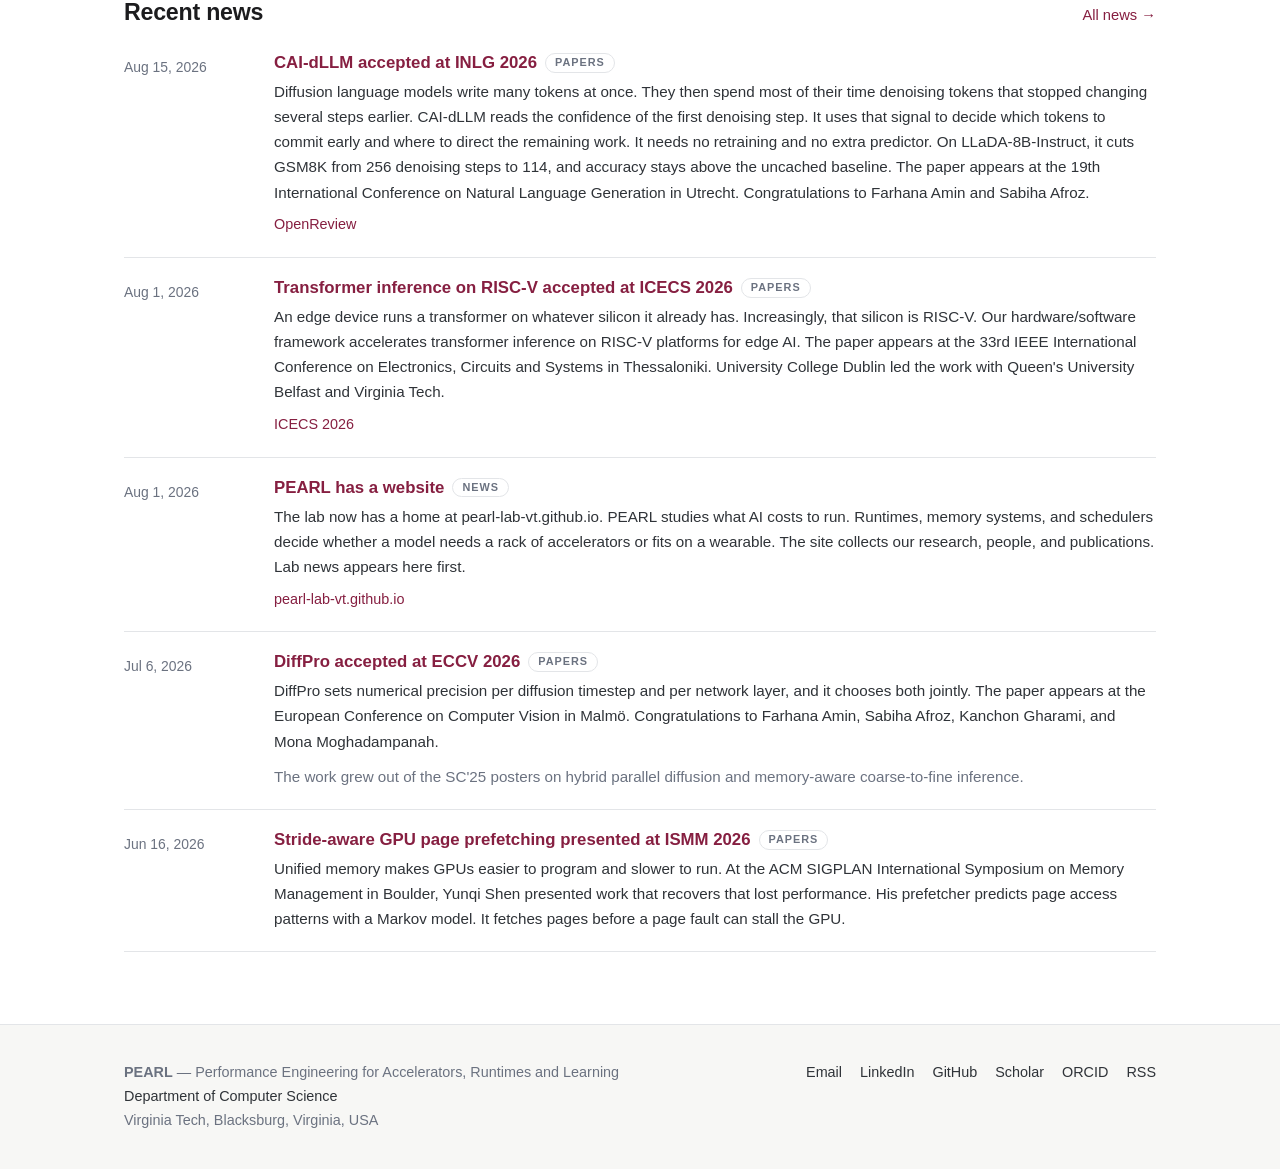
==== commit 64d8ffde: "Add Virginia Tech to the home page title" ====
--- a/index.html
+++ b/index.html
@@ -3,8 +3,9 @@
 <head>
 <meta charset="utf-8">
 <meta name="viewport" content="width=device-width, initial-scale=1">
-<title>PEARL — Performance Engineering for Accelerators, Runtimes and Learning</title>
+<title>PEARL Lab at Virginia Tech — Performance Engineering for Accelerators, Runtimes and Learning</title>
 <meta name="description" content="PEARL at Virginia Tech builds systems software that makes machine learning affordable, fast, and reliable, from wearable devices to warehouse-scale computers.">
+<link rel="canonical" href="https://pearl-lab-vt.github.io/">
 <link rel="icon" href="assets/logo.svg" type="image/svg+xml">
 <link rel="alternate icon" href="assets/favicon.png">
 <link rel="stylesheet" href="assets/style.css">
@@ -13,8 +14,57 @@
 <meta property="og:site_name" content="PEARL Lab">
 <meta property="og:title" content="PEARL — Performance Engineering for Accelerators, Runtimes and Learning">
 <meta property="og:description" content="PEARL at Virginia Tech builds systems software that makes machine learning affordable, fast, and reliable, from wearable devices to warehouse-scale computers.">
-<meta property="og:url" content="https://pearl-lab-vt.github.io/index.html">
+<meta property="og:url" content="https://pearl-lab-vt.github.io/">
 <meta name="twitter:card" content="summary">
+<script type="application/ld+json">
+{
+  "@context": "https://schema.org",
+  "@type": "ResearchOrganization",
+  "@id": "https://pearl-lab-vt.github.io/#organization",
+  "name": "PEARL Lab",
+  "alternateName": [
+    "PEARL",
+    "PEARL Lab at Virginia Tech",
+    "Performance Engineering for Accelerators, Runtimes and Learning"
+  ],
+  "url": "https://pearl-lab-vt.github.io/",
+  "logo": "https://pearl-lab-vt.github.io/assets/logo-1200-maroon.png",
+  "description": "PEARL at Virginia Tech builds systems software that makes machine learning affordable, fast, and reliable, from wearable devices to warehouse-scale computers.",
+  "email": "dsn@vt.edu",
+  "address": {
+    "@type": "PostalAddress",
+    "addressLocality": "Blacksburg",
+    "addressRegion": "VA",
+    "addressCountry": "US"
+  },
+  "parentOrganization": {
+    "@type": "Organization",
+    "name": "Department of Computer Science, Virginia Tech",
+    "url": "https://www.cs.vt.edu",
+    "parentOrganization": {
+      "@type": "CollegeOrUniversity",
+      "name": "Virginia Tech",
+      "url": "https://www.vt.edu"
+    }
+  },
+  "member": {
+    "@type": "Person",
+    "name": "Dimitrios S. Nikolopoulos",
+    "jobTitle": "Director; John W. Hancock Jr. Professor of Engineering",
+    "url": "https://dsniko.github.io",
+    "sameAs": [
+      "https://orcid.org/0000-0003-0217-8307",
+      "https://scholar.google.com/citations?user=PkCuYUQAAAAJ",
+      "https://en.wikipedia.org/wiki/Dimitrios_S._Nikolopoulos",
+      "http://people.cs.vt.edu/~dsn/"
+    ]
+  },
+  "sameAs": [
+    "https://www.linkedin.com/company/104703591/",
+    "https://github.com/pearl-lab-vt"
+  ]
+}
+</script>
 </head>
 <body>
 <a class="skip" href="#main">Skip to content</a>
